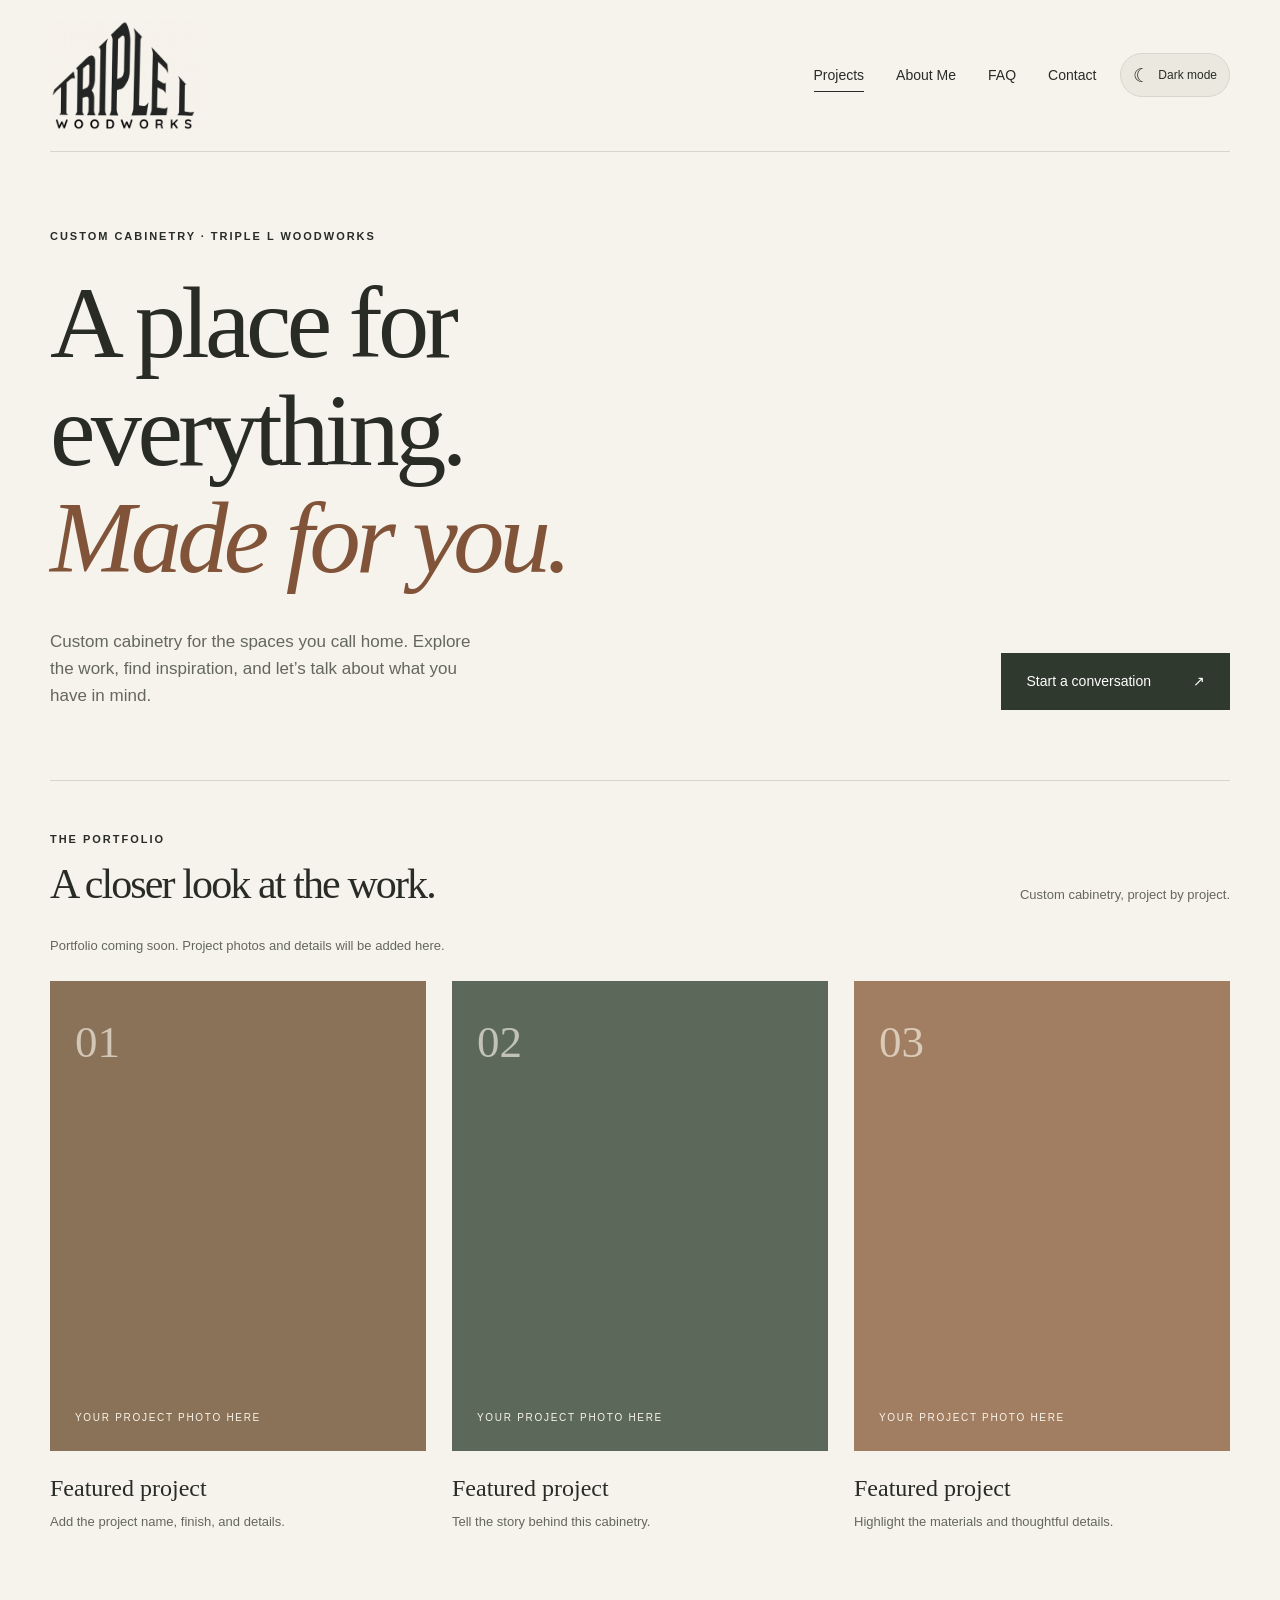
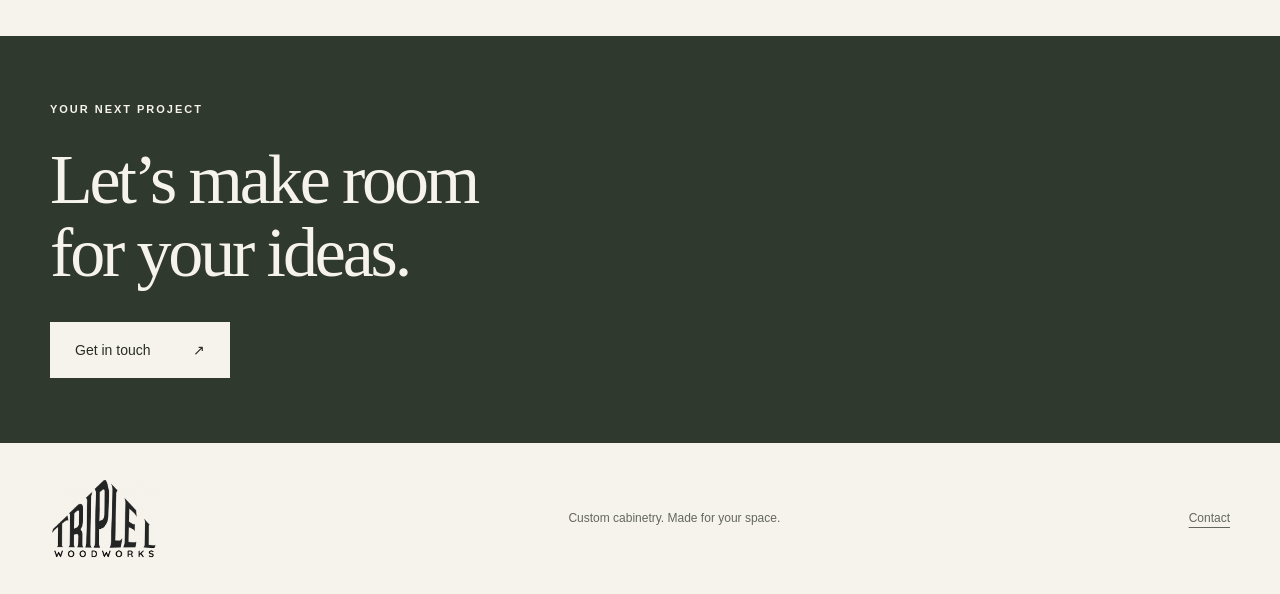
==== index.html @ 8d582dc7 "WIP: initial commit" ====
<!doctype html>
<html lang="en">
<head>
  <meta charset="utf-8">
  <meta name="viewport" content="width=device-width, initial-scale=1">
  <meta name="description" content="Explore custom cabinetry projects from Triple L Woodworks.">
  <title>Triple L Woodworks | Custom Cabinetry</title>
  <script src="theme.js"></script>
  <link rel="stylesheet" href="styles.css">
</head>
<body>
  <a class="skip" href="#main">Skip to content</a>
  <header class="site-header wrap">
    <a class="brand" href="index.html" aria-label="Triple L Woodworks home"><img class="brand-logo" src="assets/triple-l-logo.png" alt="Triple L Woodworks" width="716" height="529"></a>
    <nav aria-label="Main navigation"><a href="index.html" aria-current="page">Projects</a><a href="about.html">About Me</a><a href="faq.html">FAQ</a><a href="contact.html">Contact</a></nav><button class="theme-toggle" type="button" aria-label="Switch to dark mode" aria-pressed="false" hidden><span class="theme-icon" aria-hidden="true">☾</span><span class="theme-label">Dark mode</span></button>
  </header>
  <main id="main">
    <section class="hero wrap">
      <p class="eyebrow">CUSTOM CABINETRY · TRIPLE L WOODWORKS</p>
      <h1>A place for<br>everything.<br><em>Made for you.</em></h1>
      <div class="hero-bottom"><p>Custom cabinetry for the spaces you call home. Explore the work, find inspiration, and let’s talk about what you have in mind.</p><a class="button" href="contact.html">Start a conversation <span aria-hidden="true">↗</span></a></div>
    </section>
    <section class="projects wrap" id="projects" aria-labelledby="projects-heading">
      <div class="section-heading"><div><p class="eyebrow">THE PORTFOLIO</p><h2 id="projects-heading">A closer look at the work.</h2></div><p>Custom cabinetry, project by project.</p></div>
      <p class="editor-note">Portfolio coming soon. Project photos and details will be added here.</p>
      <div class="project-grid">
        <!-- Replace each placeholder below with your own image. Example:
        <img class="project-photo" src="assets/kitchen-01.jpg" alt="Describe the cabinetry shown in your photo" width="1200" height="900" loading="lazy">
        Then update the project title and description. Copy an entire article to add another project. -->
        <article class="project"><div class="photo-placeholder tone-one"><span>01</span><p>YOUR PROJECT PHOTO HERE</p></div><div class="project-caption"><h3>Featured project</h3><p>Add the project name, finish, and details.</p></div></article>
        <article class="project"><div class="photo-placeholder tone-two"><span>02</span><p>YOUR PROJECT PHOTO HERE</p></div><div class="project-caption"><h3>Featured project</h3><p>Tell the story behind this cabinetry.</p></div></article>
        <article class="project"><div class="photo-placeholder tone-three"><span>03</span><p>YOUR PROJECT PHOTO HERE</p></div><div class="project-caption"><h3>Featured project</h3><p>Highlight the materials and thoughtful details.</p></div></article>
      </div>
    </section>
    <section class="contact-strip"><div class="wrap"><p class="eyebrow">YOUR NEXT PROJECT</p><h2>Let’s make room<br>for your ideas.</h2><a class="button light" href="contact.html">Get in touch <span aria-hidden="true">↗</span></a></div></section>
  </main>
  <footer class="wrap"><a class="brand" href="index.html" aria-label="Triple L Woodworks home"><img class="brand-logo" src="assets/triple-l-logo.png" alt="Triple L Woodworks" width="716" height="529"></a><p>Custom cabinetry. Made for your space.</p><a href="contact.html">Contact</a></footer>
</body>
</html>
---- styles.css ----
:root{--paper:#f6f3ec;--ink:#292c24;--muted:#64675e;--wood:#81543a;--line:#d8d6cc;--green:#30392d}*{box-sizing:border-box}html{scroll-behavior:smooth}body{margin:0;background:var(--paper);color:var(--ink);font-family:Arial,Helvetica,sans-serif;line-height:1.6}a{color:inherit;text-underline-offset:5px}a:focus-visible{outline:3px solid var(--wood);outline-offset:6px}.wrap{width:min(1180px,calc(100% - 96px));margin:auto}.site-header{display:flex;justify-content:space-between;align-items:center;padding:30px 0;border-bottom:1px solid var(--line)}.brand{text-decoration:none;font-weight:800;letter-spacing:.1em;font-size:21px;line-height:1.2}.brand span{display:block;font-size:10px;letter-spacing:.34em;margin-top:7px}nav{display:flex;gap:32px;font-size:14px}nav a{text-decoration:none}nav a[aria-current]{text-decoration:underline}.eyebrow{font-size:11px;font-weight:700;letter-spacing:.18em;margin:0 0 24px}.hero{padding-top:76px;padding-bottom:70px}h1,h2,h3,p{margin-top:0}h1,h2{font-family:Georgia,'Times New Roman',serif;font-weight:400;line-height:1.05;letter-spacing:-.045em}h1{font-size:clamp(60px,8vw,110px);margin-bottom:36px}h1 em{color:var(--wood);font-weight:400}.hero-bottom{display:flex;justify-content:space-between;align-items:end;gap:40px}.hero-bottom p{max-width:430px;color:var(--muted);margin:0;font-size:17px}.button{display:inline-flex;gap:42px;justify-content:space-between;align-items:center;background:var(--green);color:white;padding:17px 25px;text-decoration:none;font-size:14px;white-space:nowrap}.button:hover{background:var(--wood)}.projects{padding-top:50px;padding-bottom:90px;border-top:1px solid var(--line)}.section-heading{display:flex;justify-content:space-between;align-items:end;gap:30px;margin-bottom:30px}.section-heading h2{font-size:42px;margin:0}.section-heading .eyebrow{margin-bottom:14px}.section-heading>p{font-size:13px;color:var(--muted);margin:0}.editor-note{font-size:13px;color:var(--muted);margin-bottom:24px}.project-grid{display:grid;grid-template-columns:repeat(3,1fr);gap:26px}.photo-placeholder,.project-photo{aspect-ratio:4/5;width:100%;object-fit:cover}.photo-placeholder{display:flex;flex-direction:column;justify-content:space-between;padding:25px;color:#f9f4e9}.photo-placeholder span{font-family:Georgia,serif;font-size:45px;opacity:.65}.photo-placeholder p{font-size:10px;letter-spacing:.17em;margin:0}.tone-one{background:#8a7259}.tone-two{background:#5c6859}.tone-three{background:#a17e61}.project-caption{padding-top:18px}.project-caption h3{font-family:Georgia,serif;font-size:24px;font-weight:400;margin-bottom:5px}.project-caption p{font-size:13px;color:var(--muted)}.contact-strip{background:var(--green);color:var(--paper);padding:65px 0}.contact-strip h2{font-size:clamp(45px,6vw,70px);margin-bottom:32px}.light{background:var(--paper);color:var(--ink)}.light:hover{background:#e1d7c7}footer{display:flex;justify-content:space-between;align-items:center;gap:30px;padding:35px 0}footer p,footer>a:last-child{font-size:12px;color:var(--muted);margin:0}footer .brand{font-size:16px}.contact-page{padding-top:75px;padding-bottom:80px}.contact-page h1{font-size:clamp(54px,7vw,90px)}.contact-layout{display:grid;grid-template-columns:1fr 1fr;gap:100px;margin:55px 0}.contact-layout h2{font-size:34px;line-height:1.15}.contact-layout p{color:var(--muted)}.contact-details{margin-top:35px}.contact-details div{border-top:1px solid var(--line);padding:16px 0}.contact-details dt{font-size:11px;letter-spacing:.12em;text-transform:uppercase;font-weight:bold}.contact-details dd{margin:6px 0 0;font-size:15px;color:var(--muted)}.inquiry-guide{background:var(--panel);padding:35px}.inquiry-guide ul{padding-left:20px;color:var(--muted)}.inquiry-guide li{margin-bottom:12px}.small{font-size:13px}.text-link{font-size:14px}.skip{position:absolute;left:20px;top:-100px;background:var(--paper);padding:12px;z-index:1}.skip:focus{top:10px}@media(max-width:760px){.wrap{width:calc(100% - 40px)}.site-header{padding:24px 0}.brand{font-size:17px}nav{gap:20px}.hero,.contact-page{padding-top:48px}.hero-bottom,.section-heading{display:block}.hero-bottom .button{margin-top:28px}.section-heading>p{margin-top:18px}.project-grid{grid-template-columns:1fr}.photo-placeholder,.project-photo{aspect-ratio:4/3}.projects{padding-bottom:45px}.section-heading h2{font-size:34px}.contact-layout{grid-template-columns:1fr;gap:30px;margin-top:35px}footer{flex-wrap:wrap}footer p{width:100%;order:3}.inquiry-guide{padding:25px}}@media(prefers-reduced-motion:reduce){html{scroll-behavior:auto}}

.about-layout{align-items:start;gap:60px}.about-photo{min-height:420px}.about-story h3{font-family:Georgia,'Times New Roman',serif;font-size:24px;font-weight:400;margin-bottom:10px}.about-story section{margin:28px 0}.about-story .editor-note{font-size:15px}@media(max-width:760px){.site-header{flex-wrap:wrap;gap:22px}.site-header nav{flex-wrap:wrap;gap:20px}.about-layout{gap:30px}.about-photo{min-height:280px}}

/* Subtle motion. Cross-page fades work on supported browsers when hosted. */
@view-transition { navigation: auto; }
::view-transition-old(root) { animation: page-out 180ms ease both; }
::view-transition-new(root) { animation: page-in 280ms ease both; }
@keyframes page-out { to { opacity: 0; } }
@keyframes page-in { from { opacity: 0; } to { opacity: 1; } }
@keyframes entrance { from { opacity: 0; transform: translateY(12px); } to { opacity: 1; transform: translateY(0); } }
nav a { position: relative; padding-block: 5px; transition: color 180ms ease; }
nav a[aria-current] { text-decoration: none; }
nav a::after { content: ""; position: absolute; left: 0; right: 0; bottom: 0; height: 1px; background: currentColor; transform: scaleX(0); transform-origin: left; transition: transform 220ms ease; }
nav a[aria-current]::after, nav a:focus-visible::after { transform: scaleX(1); }
.button { transition: background-color 220ms ease, color 220ms ease, transform 220ms ease, box-shadow 220ms ease; }
.button span { display: inline-block; transition: transform 220ms ease; }
.button:active { transform: translateY(1px) scale(.98); box-shadow: none; }
.brand, .text-link { transition: color 180ms ease; }
.project .photo-placeholder, .project .project-photo { transition: transform 350ms ease, box-shadow 350ms ease; }
@media (hover: hover) and (pointer: fine) {
  nav a:hover, .brand:hover, .text-link:hover { color: var(--wood); }
  nav a:hover::after { transform: scaleX(1); }
  .button:hover { transform: translateY(-2px); box-shadow: 0 7px 18px rgb(41 44 36 / 12%); }
  .button:hover span { transform: translate(3px, -3px); }
  .button:active { transform: translateY(1px) scale(.98); }
  .project:hover .photo-placeholder, .project:hover .project-photo { transform: translateY(-4px); box-shadow: 0 12px 22px rgb(41 44 36 / 12%); }
}
@media (prefers-reduced-motion: no-preference) {
  .hero > .eyebrow, .contact-page > .eyebrow { animation: entrance 450ms ease both; }
  .hero > h1, .contact-page > h1 { animation: entrance 550ms ease 60ms both; }
  .hero-bottom, .contact-layout { animation: entrance 600ms ease 120ms both; }
}
@media (prefers-reduced-motion: reduce) {
  *, *::before, *::after { animation: none !important; transition: none !important; scroll-behavior: auto !important; }
  ::view-transition-old(root), ::view-transition-new(root) { animation: none !important; }
}

/* Original company logo, shown without cropping or stretching. */
.brand { display: inline-flex; flex-shrink: 0; align-items: center; }
.brand-logo { display: block; width: 150px; height: auto; mix-blend-mode: multiply; }
.site-header { gap: 24px; padding-block: 20px; }
footer .brand-logo { width: 110px; }
@media (max-width: 760px) {
  .brand-logo { width: 112px; }
  footer .brand-logo { width: 90px; }
  .site-header { gap: 18px; }
  .site-header nav { gap: 16px; font-size: 13px; }
}

/* Theme colors stay warm in both modes. */
:root { color-scheme: light; --panel: #ebe8df; --accent: #81543a; --strip: #30392d; --strip-ink: #f6f3ec; }
:root[data-theme="dark"] { color-scheme: dark; --paper: #20231e; --ink: #f0ece2; --muted: #babeb2; --wood: #dab18b; --line: #454c40; --green: #30392d; --panel: #2b3028; --accent: #dab18b; --strip: #151a14; --strip-ink: #f0ece2; }
/* Device preference also works if JavaScript is unavailable. */
@media (prefers-color-scheme: dark) {
  :root:not([data-theme]) { color-scheme: dark; --paper: #20231e; --ink: #f0ece2; --muted: #babeb2; --wood: #dab18b; --line: #454c40; --green: #30392d; --panel: #2b3028; --accent: #dab18b; --strip: #151a14; --strip-ink: #f0ece2; }
  :root:not([data-theme]) .brand-logo { filter: invert(1); mix-blend-mode: screen; }
}
.site-header nav { margin-left: auto; }
.theme-toggle { display: inline-flex; align-items: center; justify-content: center; gap: 8px; min-height: 44px; padding: 8px 12px; border: 1px solid var(--line); border-radius: 999px; background: var(--panel); color: var(--ink); font: inherit; font-size: 12px; cursor: pointer; transition: border-color 180ms ease, background-color 180ms ease, transform 180ms ease; }
.theme-toggle[hidden] { display: none; }
.theme-icon { font-size: 19px; line-height: 1; }
.theme-toggle:hover { border-color: var(--accent); }
.theme-toggle:active { transform: scale(.96); }
.theme-toggle:focus-visible { outline: 3px solid var(--accent); outline-offset: 4px; }
:root[data-theme="dark"] .brand-logo { filter: invert(1); mix-blend-mode: screen; }
.contact-strip { background: var(--strip); color: var(--strip-ink); }
:root[data-theme="dark"] .button:not(.light):hover { background: #48543e; }
:root[data-theme="dark"] .light { background: #f0ece2; color: #20231e; }
:root[data-theme="dark"] .light:hover { background: #dacdb8; }
@media (max-width: 760px) {
  .site-header { column-gap: 12px; }
  .theme-toggle { padding-inline: 10px; }
  .theme-label { position: absolute; width: 1px; height: 1px; overflow: hidden; clip-path: inset(50%); }
}
@media (prefers-reduced-motion: reduce) { .theme-toggle { transition: none; } }

/* Native disclosure controls work with mouse, touch, keyboard, and without JS. */
.faq-intro { max-width: 560px; color: var(--muted); font-size: 17px; }
.faq-list { max-width: 850px; margin-top: 48px; border-top: 1px solid var(--line); }
.faq-item { border-bottom: 1px solid var(--line); }
.faq-item summary { display: flex; align-items: center; justify-content: space-between; gap: 24px; padding: 24px 0; cursor: pointer; list-style: none; font-family: Georgia, 'Times New Roman', serif; font-size: 24px; line-height: 1.35; transition: color 180ms ease; }
.faq-item summary::-webkit-details-marker { display: none; }
.faq-item summary::after { content: '+'; flex-shrink: 0; font-family: Arial, sans-serif; font-size: 24px; font-weight: 400; color: var(--accent); }
.faq-item[open] summary::after { content: '−'; }
.faq-item summary:hover { color: var(--accent); }
.faq-item summary:focus-visible { outline: 3px solid var(--accent); outline-offset: 5px; border-radius: 2px; }
.faq-answer { max-width: 700px; padding: 0 36px 24px 0; color: var(--muted); }
.faq-answer p { margin: 0; }
.faq-answer a { color: var(--ink); }
@media (prefers-reduced-motion: no-preference) { .faq-item[open] .faq-answer { animation: entrance 220ms ease both; } }
@media (max-width: 760px) { .site-header nav { flex: 1 1 100%; order: 3; margin-left: 0; justify-content: space-between; gap: 10px; } .theme-toggle { margin-left: auto; } .faq-item summary { font-size: 21px; padding-block: 22px; } .faq-list { margin-top: 32px; } }
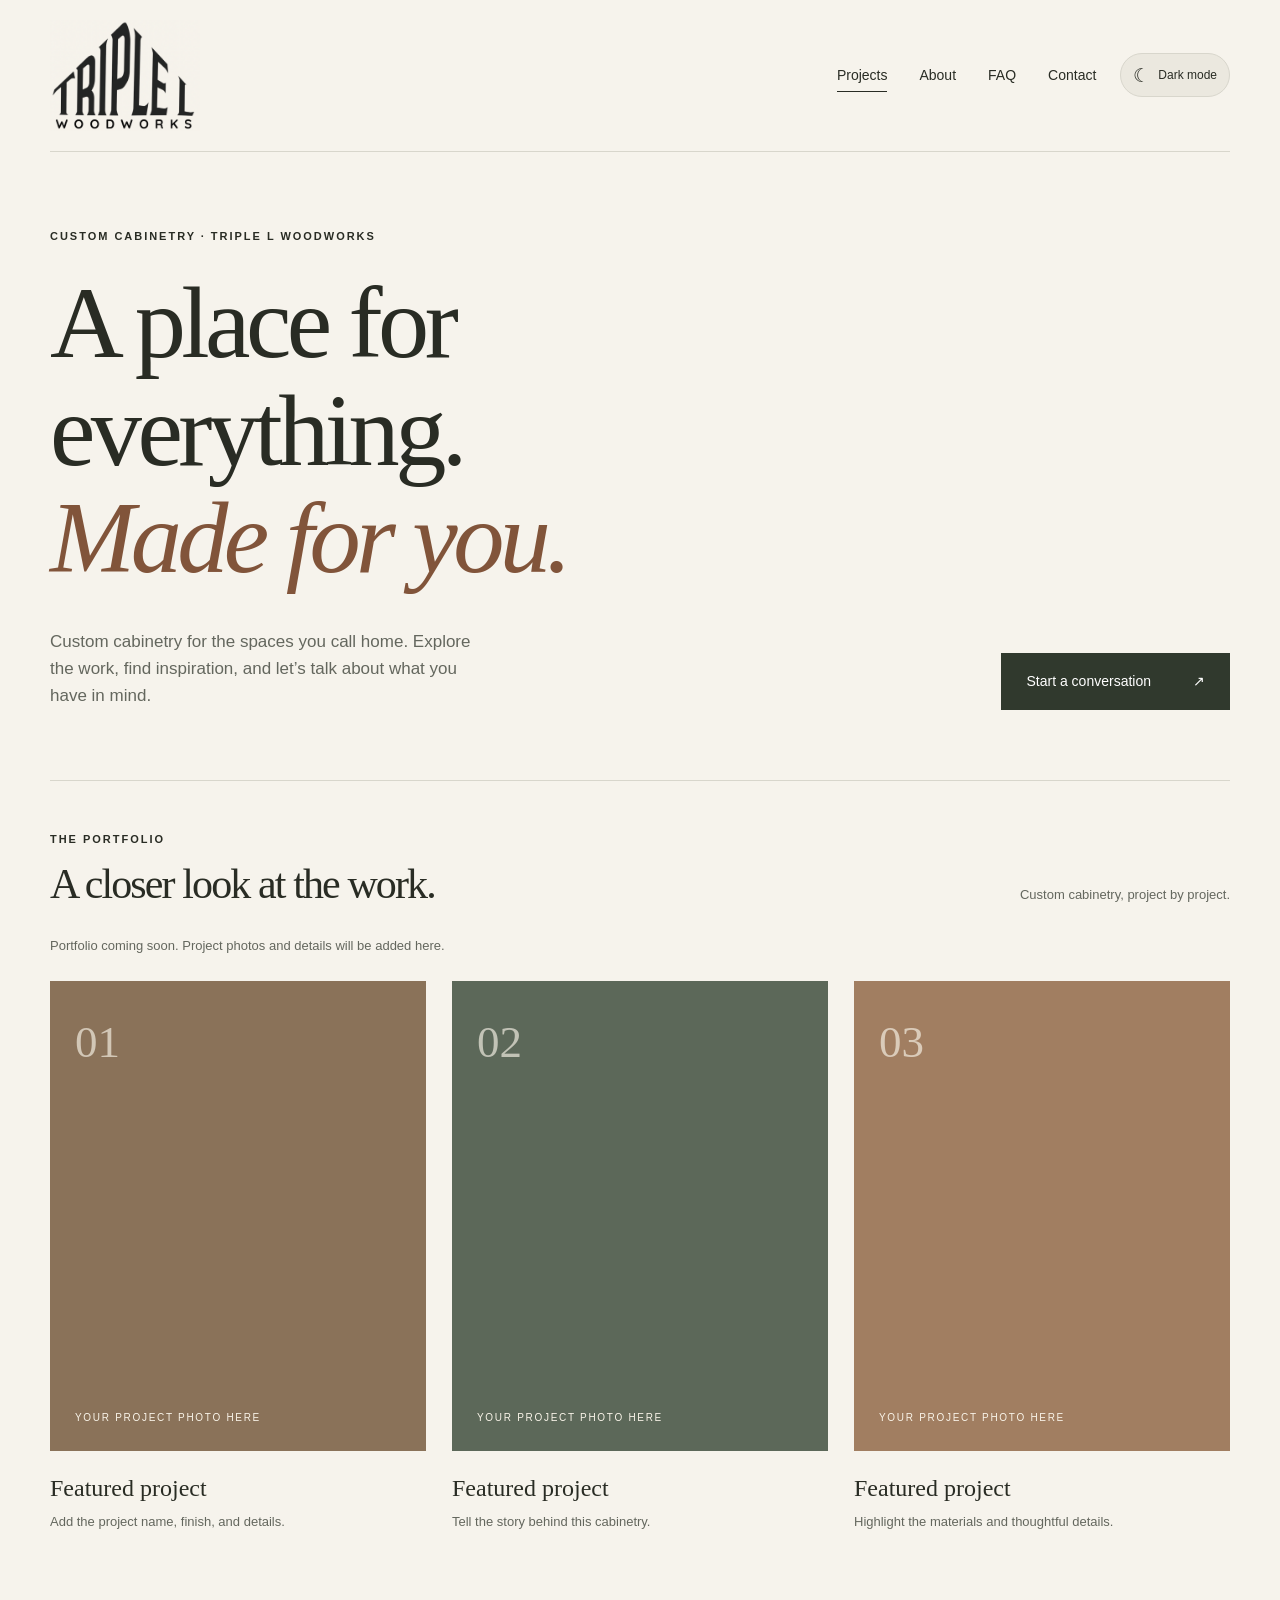
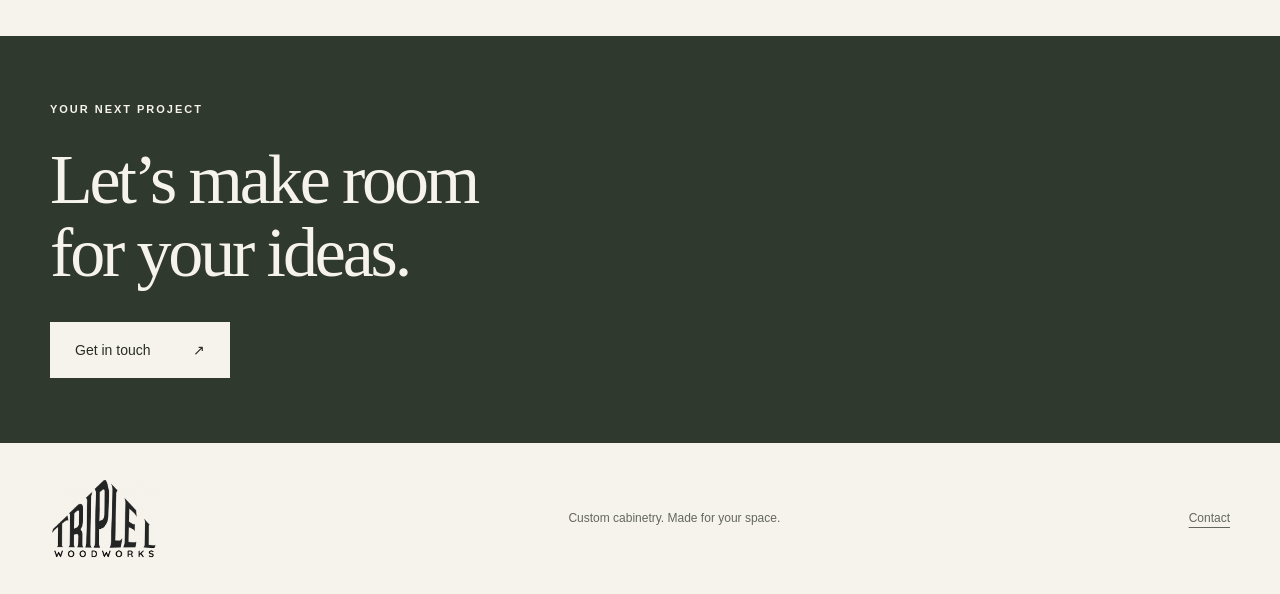
==== commit 080d253d: "WIP: simply changing to About" ====
--- a/index.html
+++ b/index.html
@@ -12,7 +12,7 @@
   <a class="skip" href="#main">Skip to content</a>
   <header class="site-header wrap">
     <a class="brand" href="index.html" aria-label="Triple L Woodworks home"><img class="brand-logo" src="assets/triple-l-logo.png" alt="Triple L Woodworks" width="716" height="529"></a>
-    <nav aria-label="Main navigation"><a href="index.html" aria-current="page">Projects</a><a href="about.html">About Me</a><a href="faq.html">FAQ</a><a href="contact.html">Contact</a></nav><button class="theme-toggle" type="button" aria-label="Switch to dark mode" aria-pressed="false" hidden><span class="theme-icon" aria-hidden="true">☾</span><span class="theme-label">Dark mode</span></button>
+    <nav aria-label="Main navigation"><a href="index.html" aria-current="page">Projects</a><a href="about.html">About</a><a href="faq.html">FAQ</a><a href="contact.html">Contact</a></nav><button class="theme-toggle" type="button" aria-label="Switch to dark mode" aria-pressed="false" hidden><span class="theme-icon" aria-hidden="true">☾</span><span class="theme-label">Dark mode</span></button>
   </header>
   <main id="main">
     <section class="hero wrap">
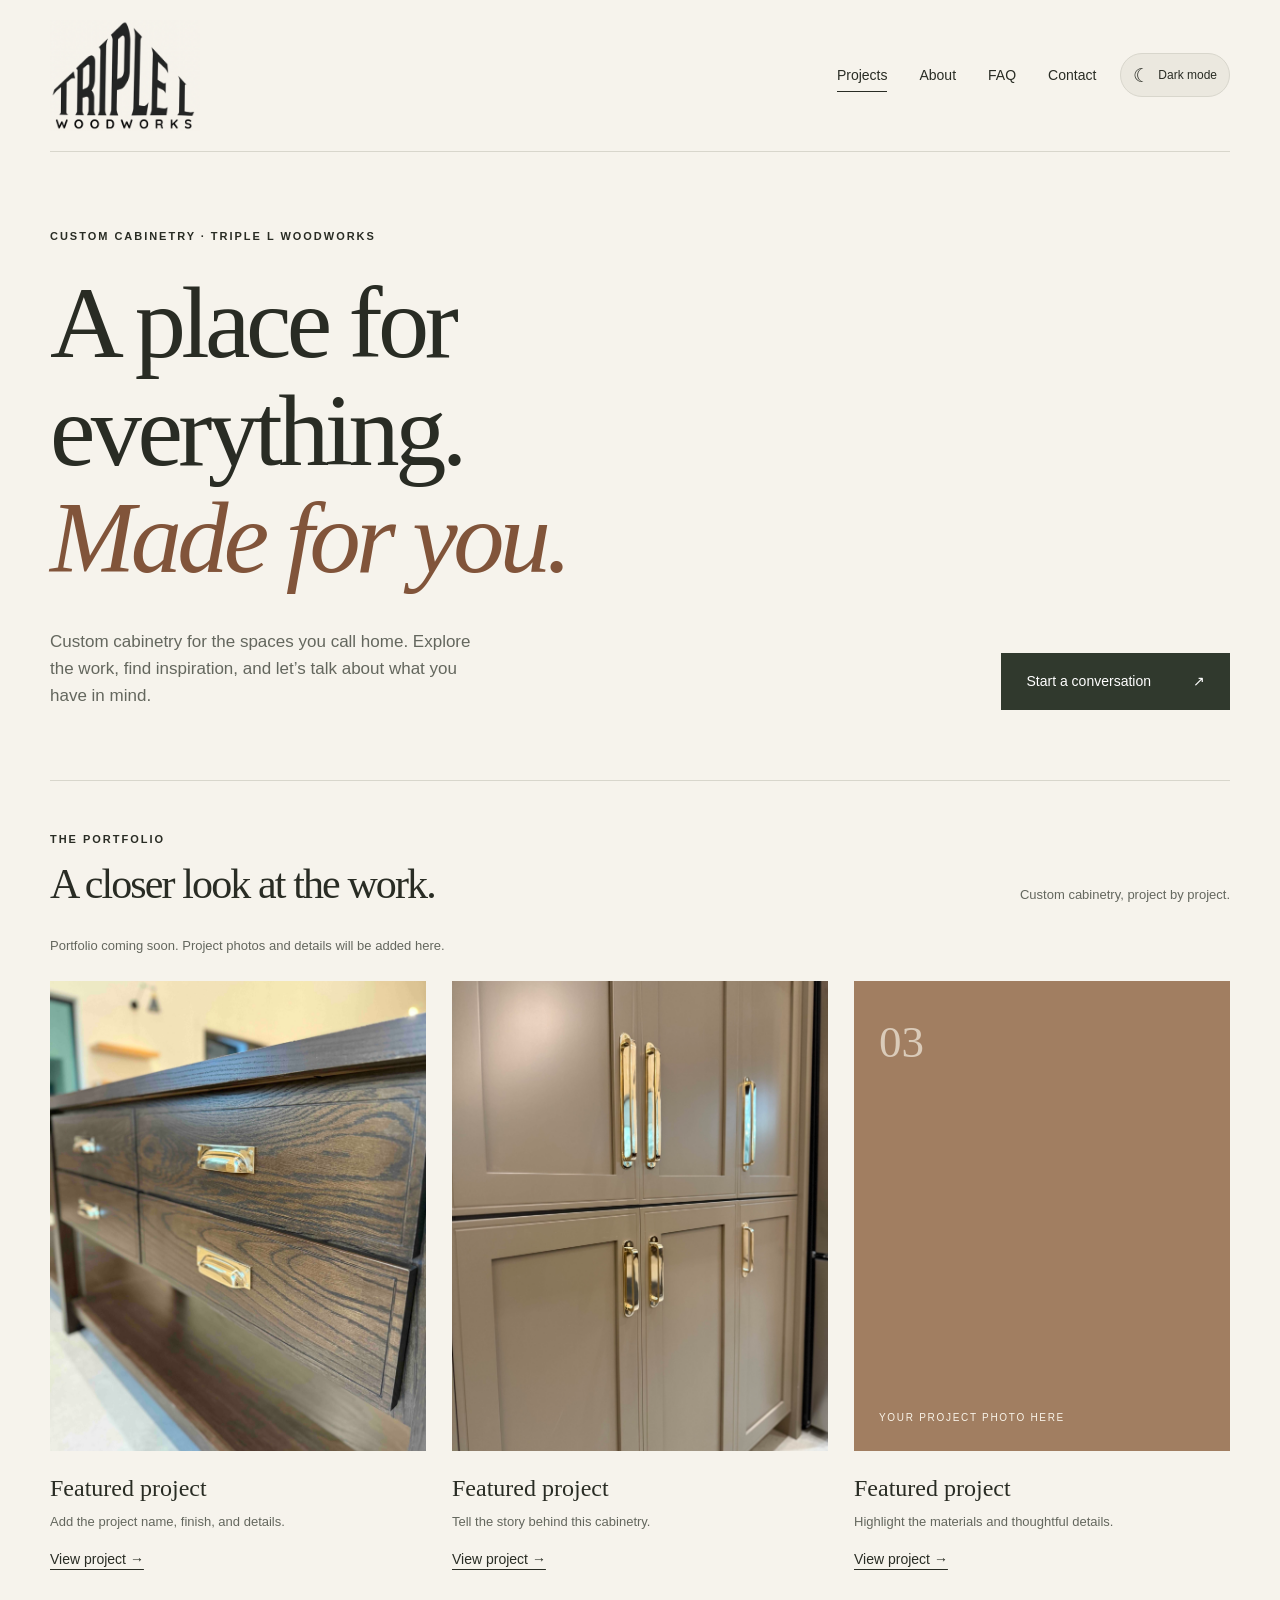
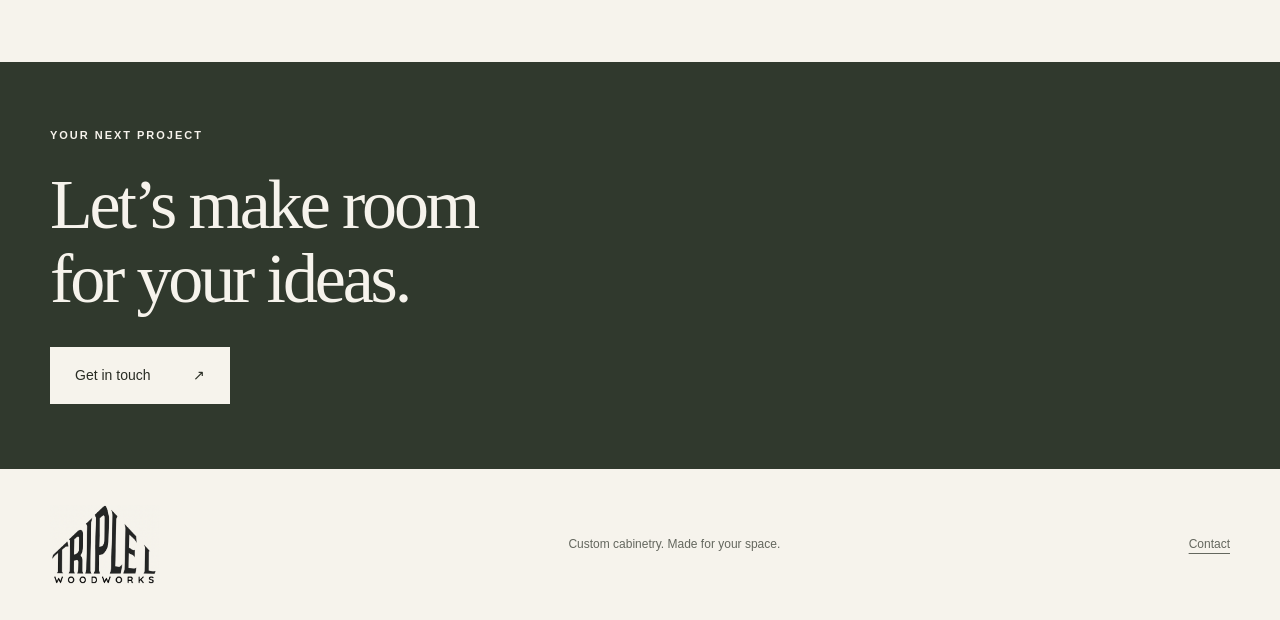
==== commit abba66a0: "WIP: adding layout to click on sub-divided projects with initial images" ====
--- a/index.html
+++ b/index.html
@@ -26,10 +26,11 @@
       <div class="project-grid">
         <!-- Replace each placeholder below with your own image. Example:
         <img class="project-photo" src="assets/kitchen-01.jpg" alt="Describe the cabinetry shown in your photo" width="1200" height="900" loading="lazy">
-        Then update the project title and description. Copy an entire article to add another project. -->
-        <article class="project"><div class="photo-placeholder tone-one"><span>01</span><p>YOUR PROJECT PHOTO HERE</p></div><div class="project-caption"><h3>Featured project</h3><p>Add the project name, finish, and details.</p></div></article>
-        <article class="project"><div class="photo-placeholder tone-two"><span>02</span><p>YOUR PROJECT PHOTO HERE</p></div><div class="project-caption"><h3>Featured project</h3><p>Tell the story behind this cabinetry.</p></div></article>
-        <article class="project"><div class="photo-placeholder tone-three"><span>03</span><p>YOUR PROJECT PHOTO HERE</p></div><div class="project-caption"><h3>Featured project</h3><p>Highlight the materials and thoughtful details.</p></div></article>
+        Then update the project title and description. Each card links to its own detail page (project-01.html, …).
+        To add another project, copy an entire article here and copy a project-NN.html file to match. -->
+        <article class="project"><a class="project-link" href="project-01.html"><img class="project-photo" src="assets/project-01/close-up-island-1600.jpg" alt="Close-up of a dark-stained wood kitchen island with four drawers and polished brass cup pulls" width="1600" height="2133" loading="lazy"><div class="project-caption"><h3>Featured project</h3><p>Add the project name, finish, and details.</p><span class="text-link">View project →</span></div></a></article>
+        <article class="project"><a class="project-link" href="project-02.html"><img class="project-photo" src="assets/project-02/cabinets-1600.jpg" alt="Painted shaker-style cabinet doors with polished brass pulls" width="1600" height="2133" loading="lazy"><div class="project-caption"><h3>Featured project</h3><p>Tell the story behind this cabinetry.</p><span class="text-link">View project →</span></div></a></article>
+        <article class="project"><a class="project-link" href="project-03.html"><div class="photo-placeholder tone-three"><span>03</span><p>YOUR PROJECT PHOTO HERE</p></div><div class="project-caption"><h3>Featured project</h3><p>Highlight the materials and thoughtful details.</p><span class="text-link">View project →</span></div></a></article>
       </div>
     </section>
     <section class="contact-strip"><div class="wrap"><p class="eyebrow">YOUR NEXT PROJECT</p><h2>Let’s make room<br>for your ideas.</h2><a class="button light" href="contact.html">Get in touch <span aria-hidden="true">↗</span></a></div></section>
--- a/styles.css
+++ b/styles.css
@@ -90,3 +90,25 @@
 .faq-answer a { color: var(--ink); }
 @media (prefers-reduced-motion: no-preference) { .faq-item[open] .faq-answer { animation: entrance 220ms ease both; } }
 @media (max-width: 760px) { .site-header nav { flex: 1 1 100%; order: 3; margin-left: 0; justify-content: space-between; gap: 10px; } .theme-toggle { margin-left: auto; } .faq-item summary { font-size: 21px; padding-block: 22px; } .faq-list { margin-top: 32px; } }
+
+/* About photo is a wide shot, so it spans the layout uncropped with the story beneath. */
+.about-layout .about-portrait { grid-column: 1 / -1; aspect-ratio: 1921 / 1166; height: auto; }
+.about-layout .about-story { grid-column: 1 / -1; max-width: 700px; }
+
+/* Project cards link to detail pages; detail pages lead with a wide photo, then story, facts, and gallery. */
+.project-link { display: block; color: inherit; text-decoration: none; }
+.project-caption .text-link { display: inline-block; text-decoration: underline; transition: color 180ms ease; }
+.project-back { display: inline-block; margin-bottom: 40px; }
+.project-lead { aspect-ratio: 16 / 9; }
+.project-layout { align-items: start; gap: 60px; }
+.project-layout .contact-details { margin-top: 0; }
+.project-layout .contact-details div:first-child { border-top: 0; padding-top: 0; }
+.project-gallery { margin-bottom: 55px; }
+@media (hover: hover) and (pointer: fine) { .project-link:hover .text-link { color: var(--wood); } }
+@media (max-width: 760px) { .project-back { margin-bottom: 28px; } .project-layout { gap: 30px; } }
+
+/* Real photos keep their cropped shape (height follows width, not the height attribute).
+   Project pages with a portrait main photo: photo on the left, story and facts stacked on the right. */
+.project-photo { display: block; height: auto; }
+.project-page .project-portrait { aspect-ratio: 3 / 4; }
+.project-body .inquiry-guide { margin-top: 40px; }
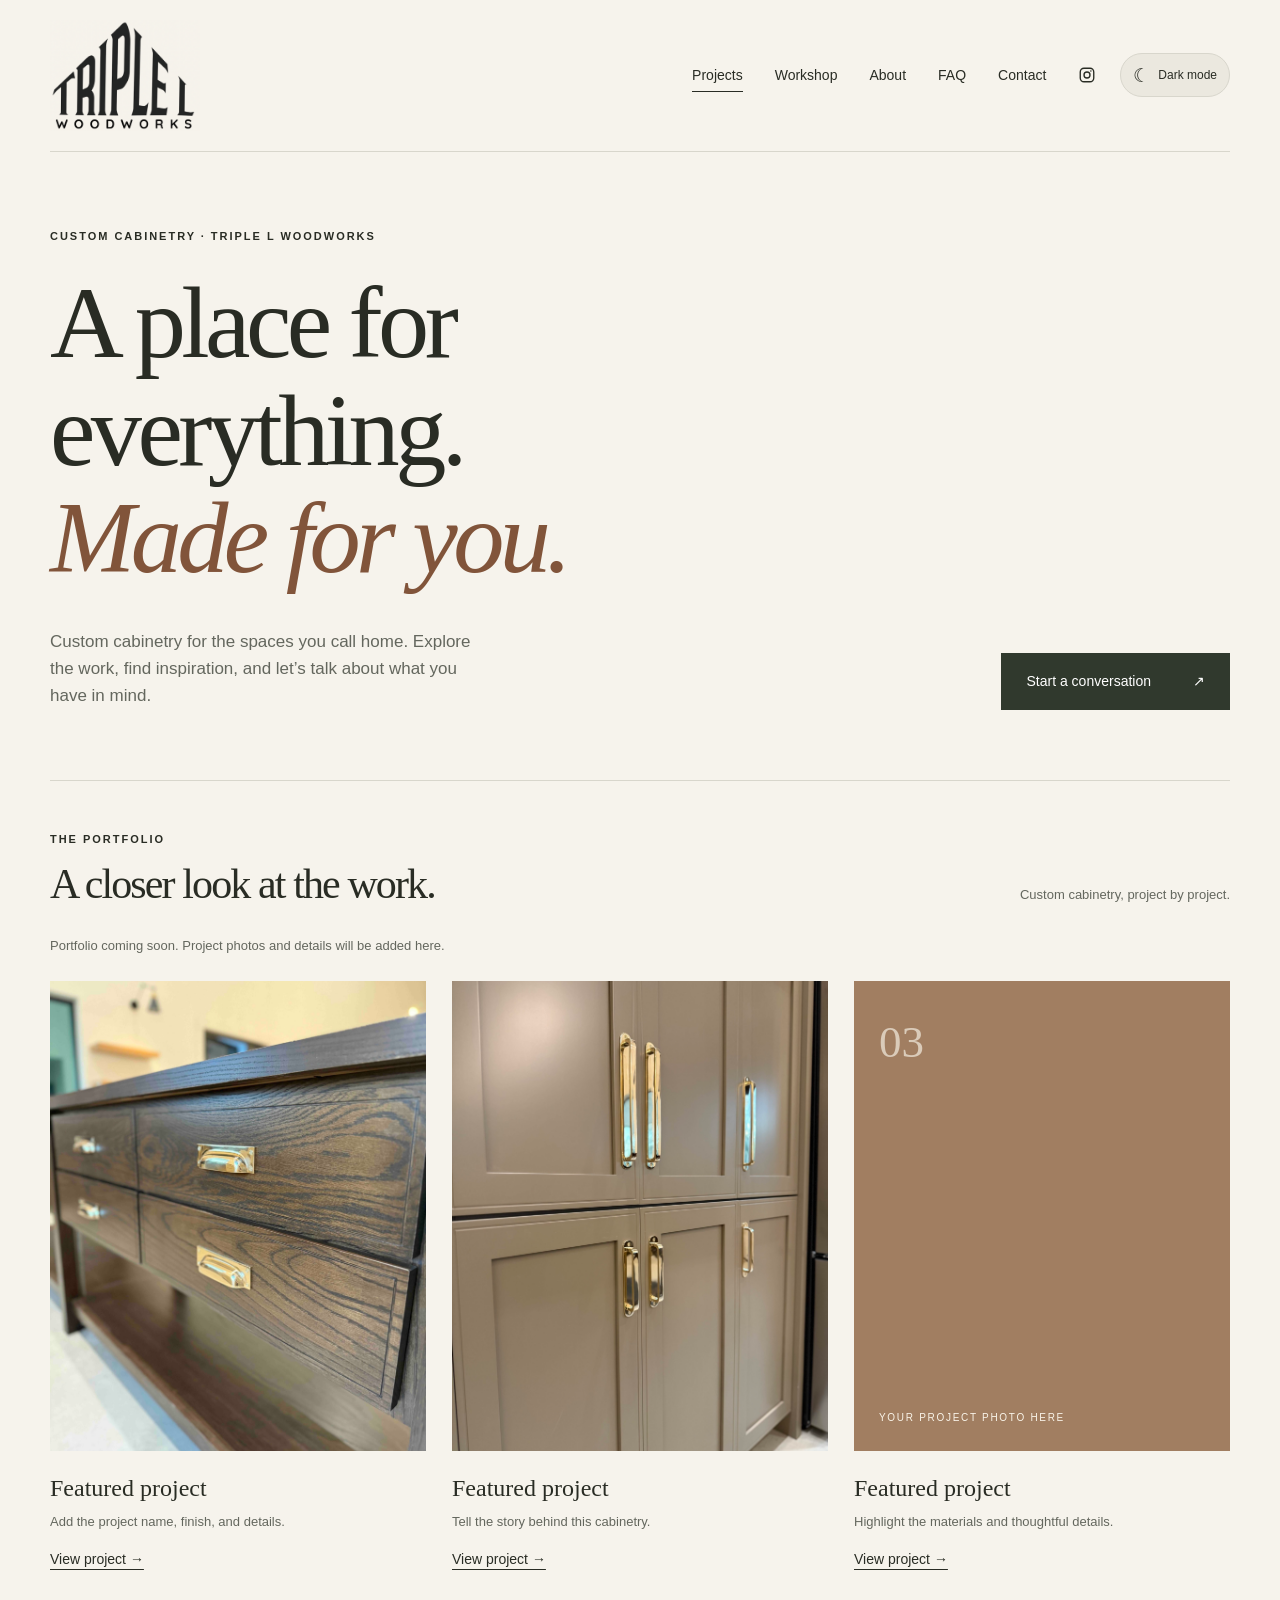
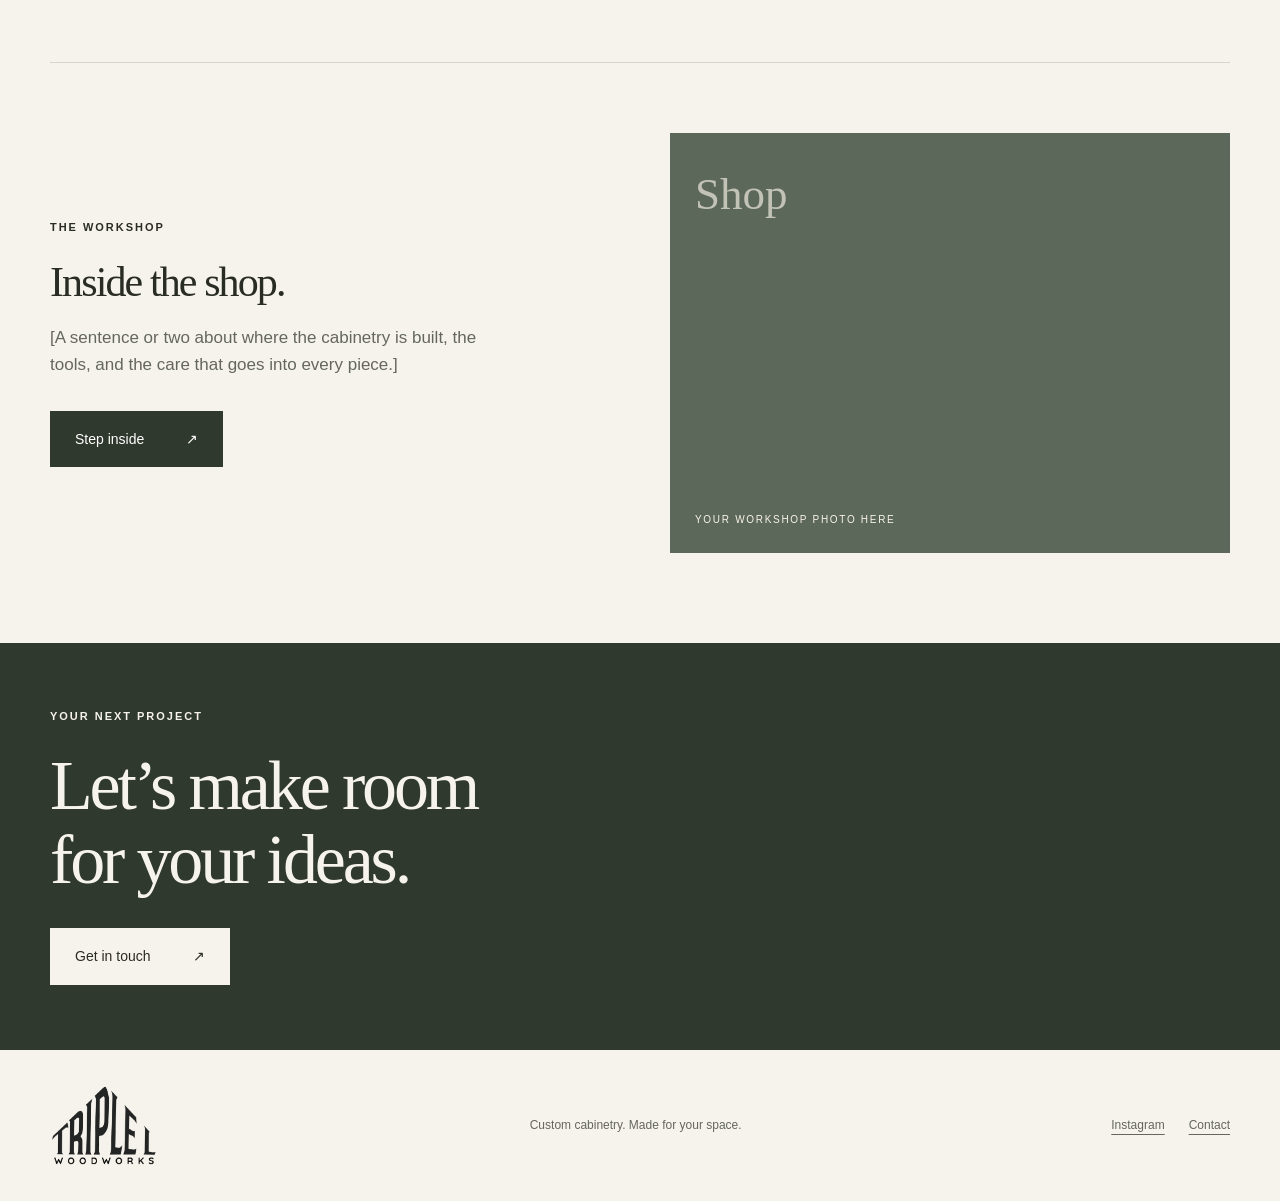
==== commit 613cb2de: "WIP: added workshop section and link to instagram profile" ====
--- a/index.html
+++ b/index.html
@@ -12,7 +12,7 @@
   <a class="skip" href="#main">Skip to content</a>
   <header class="site-header wrap">
     <a class="brand" href="index.html" aria-label="Triple L Woodworks home"><img class="brand-logo" src="assets/triple-l-logo.png" alt="Triple L Woodworks" width="716" height="529"></a>
-    <nav aria-label="Main navigation"><a href="index.html" aria-current="page">Projects</a><a href="about.html">About</a><a href="faq.html">FAQ</a><a href="contact.html">Contact</a></nav><button class="theme-toggle" type="button" aria-label="Switch to dark mode" aria-pressed="false" hidden><span class="theme-icon" aria-hidden="true">☾</span><span class="theme-label">Dark mode</span></button>
+    <nav aria-label="Main navigation"><a href="index.html" aria-current="page">Projects</a><a href="shop.html">Workshop</a><a href="about.html">About</a><a href="faq.html">FAQ</a><a href="contact.html">Contact</a><a class="nav-social" href="https://www.instagram.com/_lll_woodworks_/" target="_blank" rel="noopener" aria-label="Instagram"><svg viewBox="0 0 24 24" width="18" height="18" fill="none" stroke="currentColor" stroke-width="1.8" aria-hidden="true"><rect x="3" y="3" width="18" height="18" rx="5"/><circle cx="12" cy="12" r="4"/><circle cx="17.2" cy="6.8" r="1" fill="currentColor" stroke="none"/></svg></a></nav><button class="theme-toggle" type="button" aria-label="Switch to dark mode" aria-pressed="false" hidden><span class="theme-icon" aria-hidden="true">☾</span><span class="theme-label">Dark mode</span></button>
   </header>
   <main id="main">
     <section class="hero wrap">
@@ -33,8 +33,21 @@
         <article class="project"><a class="project-link" href="project-03.html"><div class="photo-placeholder tone-three"><span>03</span><p>YOUR PROJECT PHOTO HERE</p></div><div class="project-caption"><h3>Featured project</h3><p>Highlight the materials and thoughtful details.</p><span class="text-link">View project →</span></div></a></article>
       </div>
     </section>
+    <section class="shop-teaser wrap" aria-labelledby="shop-heading">
+      <div class="shop-teaser-text">
+        <p class="eyebrow">THE WORKSHOP</p>
+        <h2 id="shop-heading">Inside the shop.</h2>
+        <!-- Replace this placeholder sentence with a short introduction to your workshop. -->
+        <p>[A sentence or two about where the cabinetry is built, the tools, and the care that goes into every piece.]</p>
+        <a class="button" href="shop.html">Step inside <span aria-hidden="true">↗</span></a>
+      </div>
+      <!-- Replace this placeholder with a photo of your workshop. Example:
+      <img class="project-photo" src="assets/shop/workshop.jpg" alt="Describe the workshop shown in your photo" width="1600" height="1200" loading="lazy">
+      Keep it inside the link so the photo stays clickable. -->
+      <a class="shop-teaser-photo" href="shop.html" tabindex="-1" aria-hidden="true"><div class="photo-placeholder tone-two"><span>Shop</span><p>YOUR WORKSHOP PHOTO HERE</p></div></a>
+    </section>
     <section class="contact-strip"><div class="wrap"><p class="eyebrow">YOUR NEXT PROJECT</p><h2>Let’s make room<br>for your ideas.</h2><a class="button light" href="contact.html">Get in touch <span aria-hidden="true">↗</span></a></div></section>
   </main>
-  <footer class="wrap"><a class="brand" href="index.html" aria-label="Triple L Woodworks home"><img class="brand-logo" src="assets/triple-l-logo.png" alt="Triple L Woodworks" width="716" height="529"></a><p>Custom cabinetry. Made for your space.</p><a href="contact.html">Contact</a></footer>
+  <footer class="wrap"><a class="brand" href="index.html" aria-label="Triple L Woodworks home"><img class="brand-logo" src="assets/triple-l-logo.png" alt="Triple L Woodworks" width="716" height="529"></a><p>Custom cabinetry. Made for your space.</p><div class="footer-links"><a href="https://www.instagram.com/_lll_woodworks_/" target="_blank" rel="noopener">Instagram</a><a href="contact.html">Contact</a></div></footer>
 </body>
 </html>
--- a/styles.css
+++ b/styles.css
@@ -112,3 +112,23 @@
 .project-photo { display: block; height: auto; }
 .project-page .project-portrait { aspect-ratio: 3 / 4; }
 .project-body .inquiry-guide { margin-top: 40px; }
+
+/* Home page "Inside the shop" teaser: intro text beside a clickable workshop photo. */
+.shop-teaser { display: grid; grid-template-columns: 1fr 1fr; gap: 60px; align-items: center; padding-top: 70px; padding-bottom: 90px; border-top: 1px solid var(--line); }
+.shop-teaser h2 { font-size: 42px; margin-bottom: 20px; }
+.shop-teaser-text > p:not(.eyebrow) { max-width: 430px; color: var(--muted); font-size: 17px; margin-bottom: 32px; }
+.shop-teaser-photo { display: block; color: inherit; text-decoration: none; }
+.shop-teaser .photo-placeholder, .shop-teaser .project-photo { aspect-ratio: 4 / 3; transition: transform 350ms ease, box-shadow 350ms ease; }
+@media (hover: hover) and (pointer: fine) { .shop-teaser-photo:hover .photo-placeholder, .shop-teaser-photo:hover .project-photo { transform: translateY(-4px); box-shadow: 0 12px 22px rgb(41 44 36 / 12%); } }
+@media (max-width: 760px) { .shop-teaser { grid-template-columns: 1fr; gap: 30px; padding-top: 45px; padding-bottom: 55px; } .shop-teaser h2 { font-size: 34px; } }
+
+/* Footer links (Instagram plus one page link) sit together on the right. */
+.footer-links { display: flex; gap: 24px; }
+.footer-links a { font-size: 12px; color: var(--muted); transition: color 180ms ease; }
+.contact-details dd a { color: inherit; }
+@media (hover: hover) and (pointer: fine) { .footer-links a:hover, .contact-details dd a:hover { color: var(--wood); } }
+
+/* Instagram icon in the nav: an inline SVG drawn in the current text color, so it follows the theme. */
+nav { align-items: center; }
+.nav-social { display: inline-flex; align-items: center; }
+.nav-social svg { display: block; }
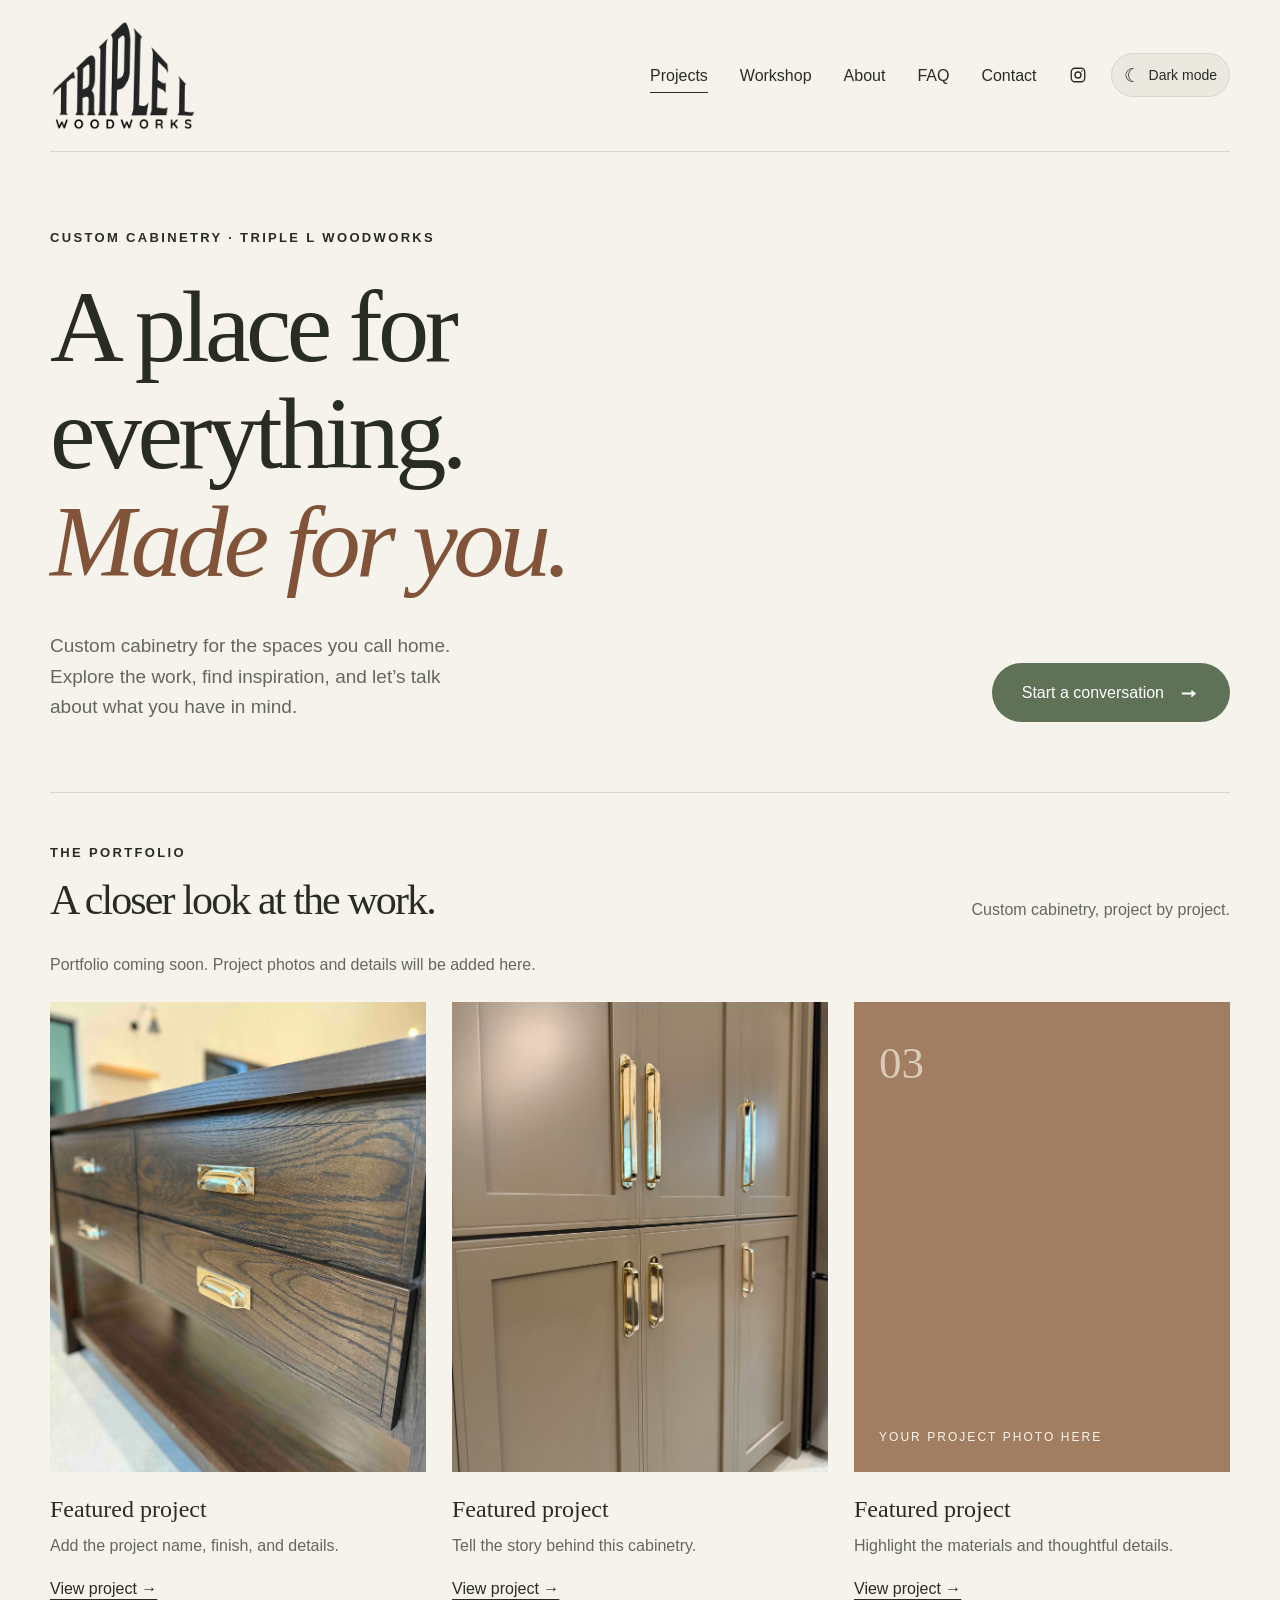
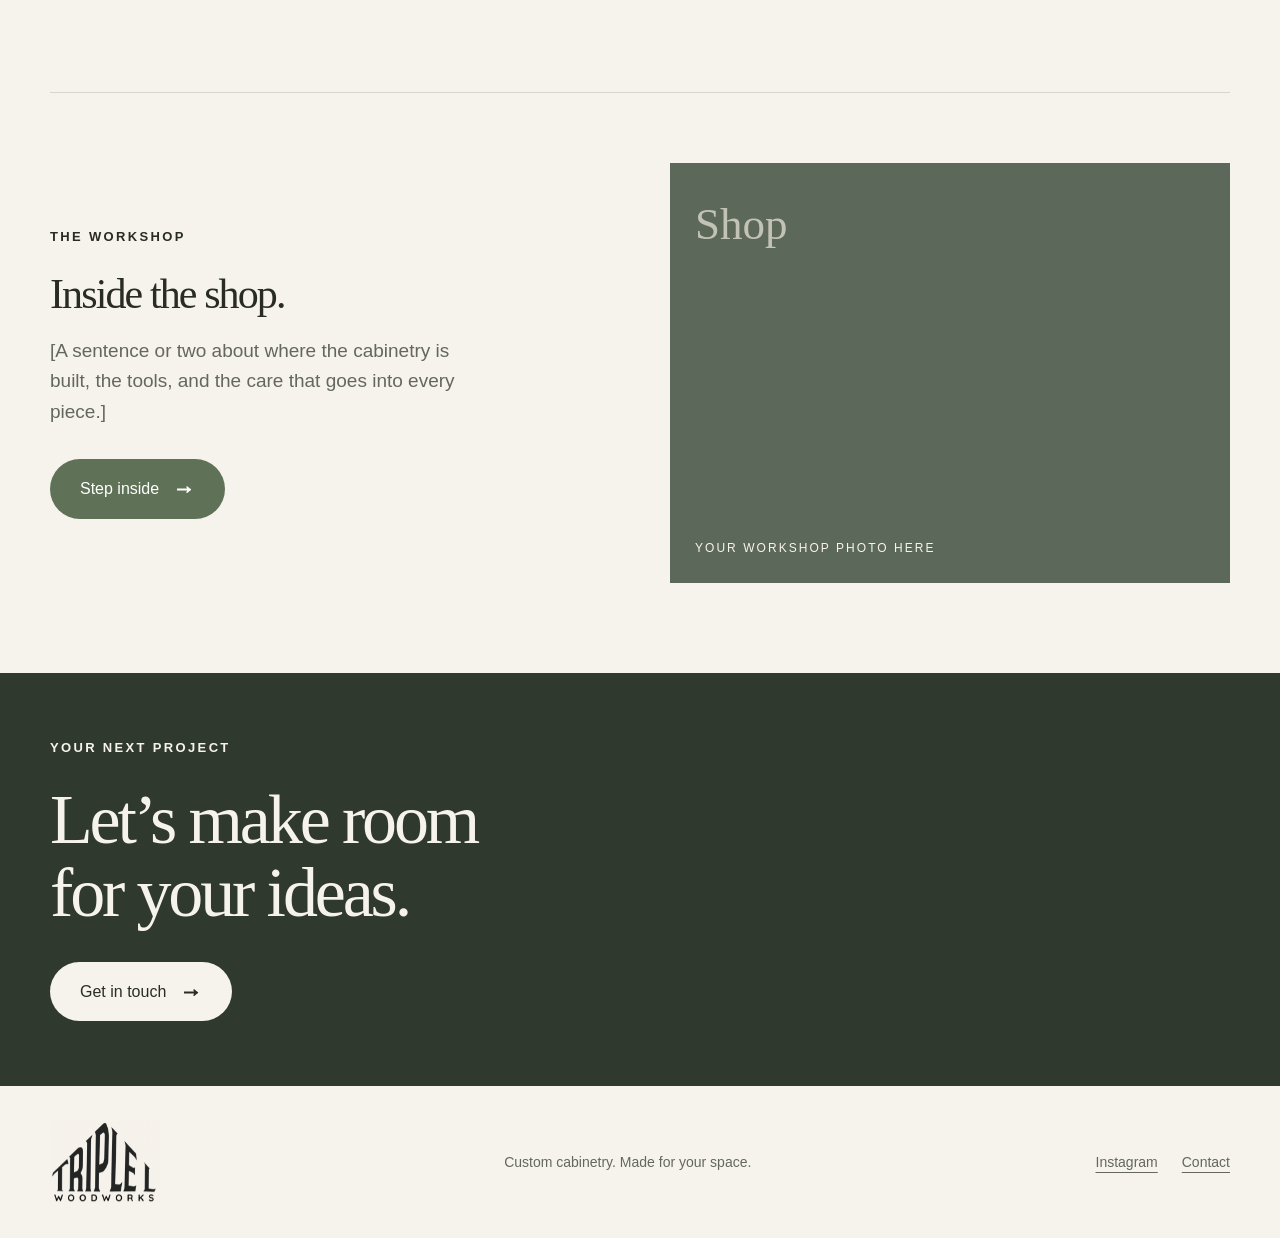
==== commit e4d85a21: "Changing button layouts and colors" ====
--- a/index.html
+++ b/index.html
@@ -18,7 +18,7 @@
     <section class="hero wrap">
       <p class="eyebrow">CUSTOM CABINETRY · TRIPLE L WOODWORKS</p>
       <h1>A place for<br>everything.<br><em>Made for you.</em></h1>
-      <div class="hero-bottom"><p>Custom cabinetry for the spaces you call home. Explore the work, find inspiration, and let’s talk about what you have in mind.</p><a class="button" href="contact.html">Start a conversation <span aria-hidden="true">↗</span></a></div>
+      <div class="hero-bottom"><p>Custom cabinetry for the spaces you call home. Explore the work, find inspiration, and let’s talk about what you have in mind.</p><a class="button" href="contact.html">Start a conversation <span aria-hidden="true">→</span></a></div>
     </section>
     <section class="projects wrap" id="projects" aria-labelledby="projects-heading">
       <div class="section-heading"><div><p class="eyebrow">THE PORTFOLIO</p><h2 id="projects-heading">A closer look at the work.</h2></div><p>Custom cabinetry, project by project.</p></div>
@@ -39,14 +39,14 @@
         <h2 id="shop-heading">Inside the shop.</h2>
         <!-- Replace this placeholder sentence with a short introduction to your workshop. -->
         <p>[A sentence or two about where the cabinetry is built, the tools, and the care that goes into every piece.]</p>
-        <a class="button" href="shop.html">Step inside <span aria-hidden="true">↗</span></a>
+        <a class="button" href="shop.html">Step inside <span aria-hidden="true">→</span></a>
       </div>
       <!-- Replace this placeholder with a photo of your workshop. Example:
       <img class="project-photo" src="assets/shop/workshop.jpg" alt="Describe the workshop shown in your photo" width="1600" height="1200" loading="lazy">
       Keep it inside the link so the photo stays clickable. -->
       <a class="shop-teaser-photo" href="shop.html" tabindex="-1" aria-hidden="true"><div class="photo-placeholder tone-two"><span>Shop</span><p>YOUR WORKSHOP PHOTO HERE</p></div></a>
     </section>
-    <section class="contact-strip"><div class="wrap"><p class="eyebrow">YOUR NEXT PROJECT</p><h2>Let’s make room<br>for your ideas.</h2><a class="button light" href="contact.html">Get in touch <span aria-hidden="true">↗</span></a></div></section>
+    <section class="contact-strip"><div class="wrap"><p class="eyebrow">YOUR NEXT PROJECT</p><h2>Let’s make room<br>for your ideas.</h2><a class="button light" href="contact.html">Get in touch <span aria-hidden="true">→</span></a></div></section>
   </main>
   <footer class="wrap"><a class="brand" href="index.html" aria-label="Triple L Woodworks home"><img class="brand-logo" src="assets/triple-l-logo.png" alt="Triple L Woodworks" width="716" height="529"></a><p>Custom cabinetry. Made for your space.</p><div class="footer-links"><a href="https://www.instagram.com/_lll_woodworks_/" target="_blank" rel="noopener">Instagram</a><a href="contact.html">Contact</a></div></footer>
 </body>
--- a/styles.css
+++ b/styles.css
@@ -49,11 +49,11 @@
 }
 
 /* Theme colors stay warm in both modes. */
-:root { color-scheme: light; --panel: #ebe8df; --accent: #81543a; --strip: #30392d; --strip-ink: #f6f3ec; }
-:root[data-theme="dark"] { color-scheme: dark; --paper: #20231e; --ink: #f0ece2; --muted: #babeb2; --wood: #dab18b; --line: #454c40; --green: #30392d; --panel: #2b3028; --accent: #dab18b; --strip: #151a14; --strip-ink: #f0ece2; }
+:root { color-scheme: light; --panel: #ebe8df; --accent: #81543a; --strip: #30392d; --strip-ink: #f6f3ec; --button: #5f7156; --button-hover: #81543a; }
+:root[data-theme="dark"] { color-scheme: dark; --paper: #20231e; --ink: #f0ece2; --muted: #babeb2; --wood: #dab18b; --line: #454c40; --green: #30392d; --panel: #2b3028; --accent: #dab18b; --strip: #151a14; --strip-ink: #f0ece2; --button: #5f7156; --button-hover: #81543a; }
 /* Device preference also works if JavaScript is unavailable. */
 @media (prefers-color-scheme: dark) {
-  :root:not([data-theme]) { color-scheme: dark; --paper: #20231e; --ink: #f0ece2; --muted: #babeb2; --wood: #dab18b; --line: #454c40; --green: #30392d; --panel: #2b3028; --accent: #dab18b; --strip: #151a14; --strip-ink: #f0ece2; }
+  :root:not([data-theme]) { color-scheme: dark; --paper: #20231e; --ink: #f0ece2; --muted: #babeb2; --wood: #dab18b; --line: #454c40; --green: #30392d; --panel: #2b3028; --accent: #dab18b; --strip: #151a14; --strip-ink: #f0ece2; --button: #5f7156; --button-hover: #81543a; }
   :root:not([data-theme]) .brand-logo { filter: invert(1); mix-blend-mode: screen; }
 }
 .site-header nav { margin-left: auto; }
@@ -65,7 +65,6 @@
 .theme-toggle:focus-visible { outline: 3px solid var(--accent); outline-offset: 4px; }
 :root[data-theme="dark"] .brand-logo { filter: invert(1); mix-blend-mode: screen; }
 .contact-strip { background: var(--strip); color: var(--strip-ink); }
-:root[data-theme="dark"] .button:not(.light):hover { background: #48543e; }
 :root[data-theme="dark"] .light { background: #f0ece2; color: #20231e; }
 :root[data-theme="dark"] .light:hover { background: #dacdb8; }
 @media (max-width: 760px) {
@@ -132,3 +131,36 @@
 nav { align-items: center; }
 .nav-social { display: inline-flex; align-items: center; }
 .nav-social svg { display: block; }
+
+/* Readability: larger type site-wide. Raises body text and the small captions, labels, and details
+   set in the sections above; headings are unchanged. */
+body { font-size: 17px; }
+nav { font-size: 16px; }
+.eyebrow { font-size: 13px; }
+.button { font-size: 16px; }
+.hero-bottom p, .faq-intro, .shop-teaser-text > p:not(.eyebrow) { font-size: 19px; }
+.section-heading > p, .editor-note, .project-caption p, .small { font-size: 16px; }
+.about-story .editor-note { font-size: 17px; }
+.text-link { font-size: 16px; }
+.photo-placeholder p { font-size: 12px; }
+.contact-details dt { font-size: 13px; }
+.contact-details dd { font-size: 17px; }
+.theme-toggle { font-size: 14px; }
+footer p, footer > a:last-child, .footer-links a { font-size: 14px; }
+@media (max-width: 760px) {
+  .site-header nav { font-size: 15px; }
+  .hero-bottom p, .faq-intro, .shop-teaser-text > p:not(.eyebrow) { font-size: 18px; }
+}
+
+/* Buttons: pill-shaped to match the theme toggle, with a little extra side padding for the curve. */
+.button { border-radius: 999px; padding-inline: 30px; }
+
+/* Button arrows: a larger straight arrow (these buttons all link within the site) that slides right on hover. */
+.button { gap: 14px; }
+.button span { font-size: 22px; line-height: 1; -webkit-text-stroke: 1px currentColor; }
+@media (hover: hover) and (pointer: fine) { .button:hover span { transform: translateX(4px); } }
+
+/* Main buttons: a lighter sage green that stands out on both the light and dark page backgrounds,
+   turning wood brown on hover. The cream .light buttons in the green contact strip are unchanged. */
+.button:not(.light) { background: var(--button); }
+.button:not(.light):hover { background: var(--button-hover); }
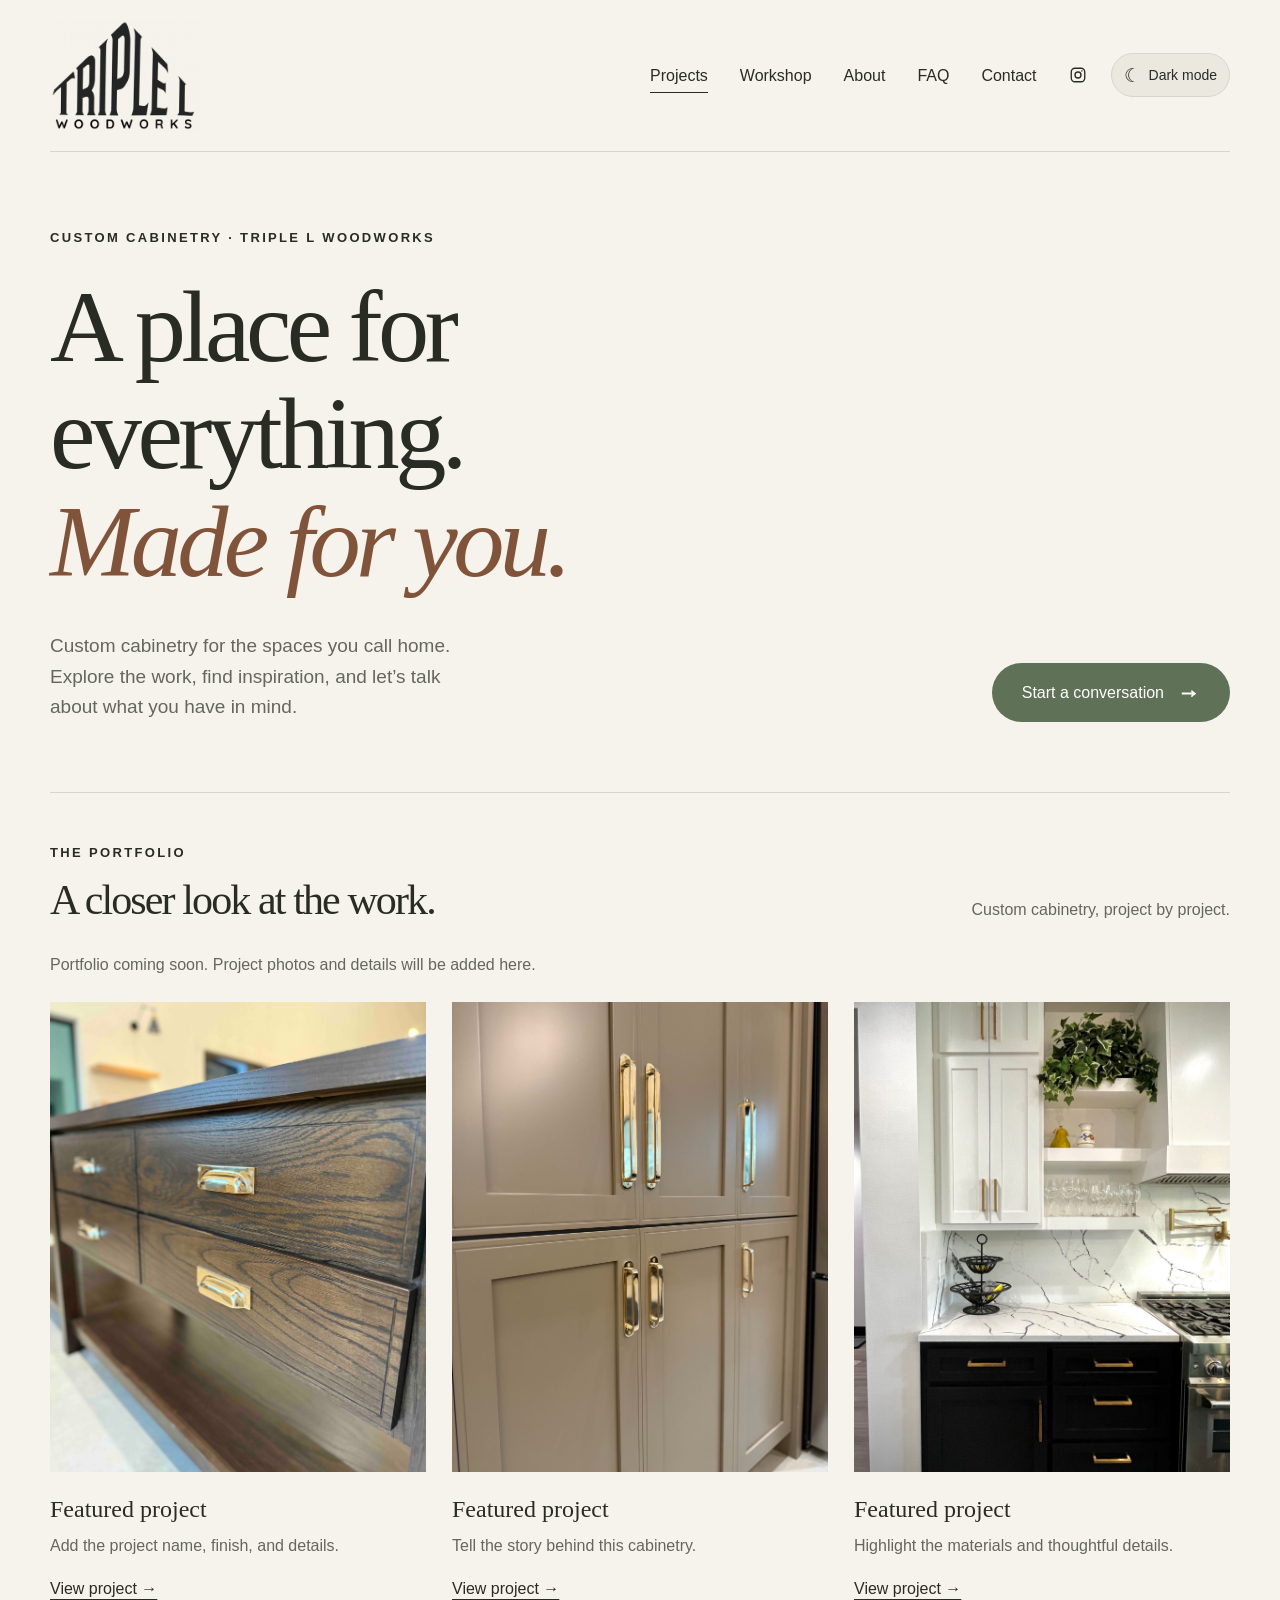
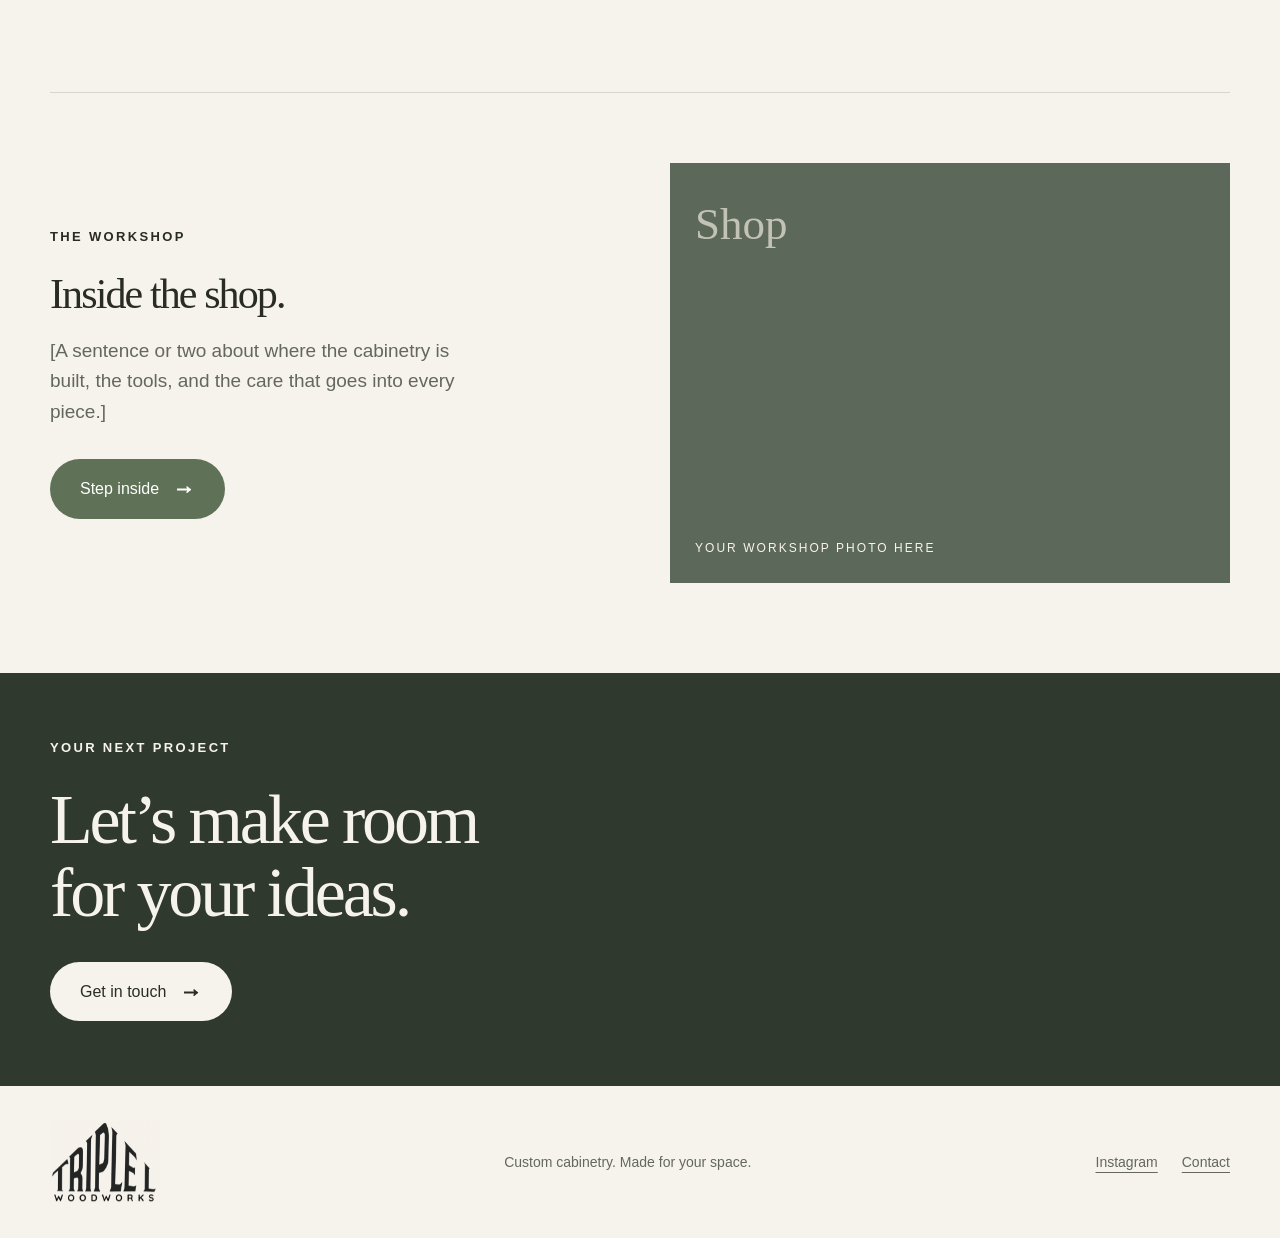
==== commit 10fc1eee: "WIP: adding photos for project 3 and adding lightbox feature for photos" ====
--- a/index.html
+++ b/index.html
@@ -30,7 +30,7 @@
         To add another project, copy an entire article here and copy a project-NN.html file to match. -->
         <article class="project"><a class="project-link" href="project-01.html"><img class="project-photo" src="assets/project-01/close-up-island-1600.jpg" alt="Close-up of a dark-stained wood kitchen island with four drawers and polished brass cup pulls" width="1600" height="2133" loading="lazy"><div class="project-caption"><h3>Featured project</h3><p>Add the project name, finish, and details.</p><span class="text-link">View project →</span></div></a></article>
         <article class="project"><a class="project-link" href="project-02.html"><img class="project-photo" src="assets/project-02/cabinets-1600.jpg" alt="Painted shaker-style cabinet doors with polished brass pulls" width="1600" height="2133" loading="lazy"><div class="project-caption"><h3>Featured project</h3><p>Tell the story behind this cabinetry.</p><span class="text-link">View project →</span></div></a></article>
-        <article class="project"><a class="project-link" href="project-03.html"><div class="photo-placeholder tone-three"><span>03</span><p>YOUR PROJECT PHOTO HERE</p></div><div class="project-caption"><h3>Featured project</h3><p>Highlight the materials and thoughtful details.</p><span class="text-link">View project →</span></div></a></article>
+        <article class="project"><a class="project-link" href="project-03.html"><img class="project-photo" src="assets/project-03/kitchen-cabinets-side-1600.jpg" alt="White shaker upper cabinets and open shelves above black lower drawers with brass pulls" width="1600" height="2284" loading="lazy"><div class="project-caption"><h3>Featured project</h3><p>Highlight the materials and thoughtful details.</p><span class="text-link">View project →</span></div></a></article>
       </div>
     </section>
     <section class="shop-teaser wrap" aria-labelledby="shop-heading">
--- a/styles.css
+++ b/styles.css
@@ -49,11 +49,11 @@
 }
 
 /* Theme colors stay warm in both modes. */
-:root { color-scheme: light; --panel: #ebe8df; --accent: #81543a; --strip: #30392d; --strip-ink: #f6f3ec; --button: #5f7156; --button-hover: #81543a; }
-:root[data-theme="dark"] { color-scheme: dark; --paper: #20231e; --ink: #f0ece2; --muted: #babeb2; --wood: #dab18b; --line: #454c40; --green: #30392d; --panel: #2b3028; --accent: #dab18b; --strip: #151a14; --strip-ink: #f0ece2; --button: #5f7156; --button-hover: #81543a; }
+:root { color-scheme: light; --panel: #ebe8df; --accent: #81543a; --strip: #30392d; --strip-ink: #f6f3ec; --button: #5f7156; --button-hover: #81543a; --lightbox-bg: rgb(17 19 15 / 94%); --lightbox-ink: #f0ece2; --lightbox-control: rgb(240 236 226 / 14%); }
+:root[data-theme="dark"] { color-scheme: dark; --paper: #20231e; --ink: #f0ece2; --muted: #babeb2; --wood: #dab18b; --line: #454c40; --green: #30392d; --panel: #2b3028; --accent: #dab18b; --strip: #151a14; --strip-ink: #f0ece2; --button: #5f7156; --button-hover: #81543a; --lightbox-bg: rgb(17 19 15 / 94%); --lightbox-ink: #f0ece2; --lightbox-control: rgb(240 236 226 / 14%); }
 /* Device preference also works if JavaScript is unavailable. */
 @media (prefers-color-scheme: dark) {
-  :root:not([data-theme]) { color-scheme: dark; --paper: #20231e; --ink: #f0ece2; --muted: #babeb2; --wood: #dab18b; --line: #454c40; --green: #30392d; --panel: #2b3028; --accent: #dab18b; --strip: #151a14; --strip-ink: #f0ece2; --button: #5f7156; --button-hover: #81543a; }
+  :root:not([data-theme]) { color-scheme: dark; --paper: #20231e; --ink: #f0ece2; --muted: #babeb2; --wood: #dab18b; --line: #454c40; --green: #30392d; --panel: #2b3028; --accent: #dab18b; --strip: #151a14; --strip-ink: #f0ece2; --button: #5f7156; --button-hover: #81543a; --lightbox-bg: rgb(17 19 15 / 94%); --lightbox-ink: #f0ece2; --lightbox-control: rgb(240 236 226 / 14%); }
   :root:not([data-theme]) .brand-logo { filter: invert(1); mix-blend-mode: screen; }
 }
 .site-header nav { margin-left: auto; }
@@ -164,3 +164,41 @@
    turning wood brown on hover. The cream .light buttons in the green contact strip are unchanged. */
 .button:not(.light) { background: var(--button); }
 .button:not(.light):hover { background: var(--button-hover); }
+
+/* Click-to-enlarge photos (lightbox.js): project and workshop photos open full-size in a modal dialog.
+   The viewer is dark in both themes so photos look the same either way; its colors match in every theme block. */
+.photo-zoom { position: relative; display: block; width: 100%; padding: 0; border: 0; background: none; color: inherit; font: inherit; cursor: zoom-in; }
+.photo-zoom:focus-visible { outline: 3px solid var(--accent); outline-offset: 4px; }
+.photo-zoom-icon { position: absolute; right: 12px; bottom: 12px; display: grid; place-items: center; width: 36px; height: 36px; border-radius: 50%; background: var(--lightbox-bg); color: var(--lightbox-ink); opacity: .75; transition: opacity 180ms ease, transform 180ms ease; }
+.photo-zoom-icon svg { display: block; }
+:root:has(.lightbox[open]) { overflow: hidden; }
+.lightbox { width: 100vw; height: 100dvh; max-width: none; max-height: none; margin: 0; padding: 72px 88px 56px; border: 0; background: var(--lightbox-bg); color: var(--lightbox-ink); }
+.lightbox[open] { display: flex; flex-direction: column; align-items: center; justify-content: center; gap: 16px; }
+.lightbox::backdrop { background: transparent; }
+.lightbox-photo { display: block; width: auto; height: auto; max-width: 100%; max-height: calc(100dvh - 170px); object-fit: contain; }
+.lightbox-count { margin: 0; font-size: 14px; letter-spacing: .12em; opacity: .75; }
+.lightbox button { position: absolute; display: grid; place-items: center; width: 48px; height: 48px; padding: 0 0 4px; border: 0; border-radius: 50%; background: var(--lightbox-control); color: var(--lightbox-ink); font: 30px/1 Arial, sans-serif; cursor: pointer; transition: background-color 180ms ease; }
+.lightbox button[hidden] { display: none; }
+.lightbox button:focus-visible { outline: 3px solid var(--lightbox-ink); outline-offset: 3px; }
+.lightbox-close { top: 16px; right: 16px; }
+.lightbox-prev, .lightbox-next { top: 50%; transform: translateY(-50%); }
+.lightbox-prev { left: 20px; }
+.lightbox-next { right: 20px; }
+@keyframes lightbox-in { from { opacity: 0; } to { opacity: 1; } }
+@media (prefers-reduced-motion: no-preference) {
+  .lightbox[open] { animation: lightbox-in 200ms ease both; }
+  .lightbox[open] .lightbox-photo { animation: entrance 280ms ease both; }
+}
+@media (hover: hover) and (pointer: fine) {
+  .photo-zoom:hover .photo-zoom-icon { opacity: 1; transform: scale(1.08); }
+  .lightbox button:hover { background: var(--button-hover); }
+}
+/* Phones: the photo uses the full width and the arrows move below it, beside the counter. */
+@media (max-width: 760px) {
+  .lightbox { padding: 64px 12px 84px; }
+  .lightbox-photo { max-height: calc(100dvh - 190px); }
+  .lightbox-prev, .lightbox-next { top: auto; bottom: 20px; transform: none; }
+  .lightbox-prev { left: calc(50% - 110px); }
+  .lightbox-next { right: calc(50% - 110px); }
+  .lightbox-count { position: absolute; bottom: 33px; }
+}
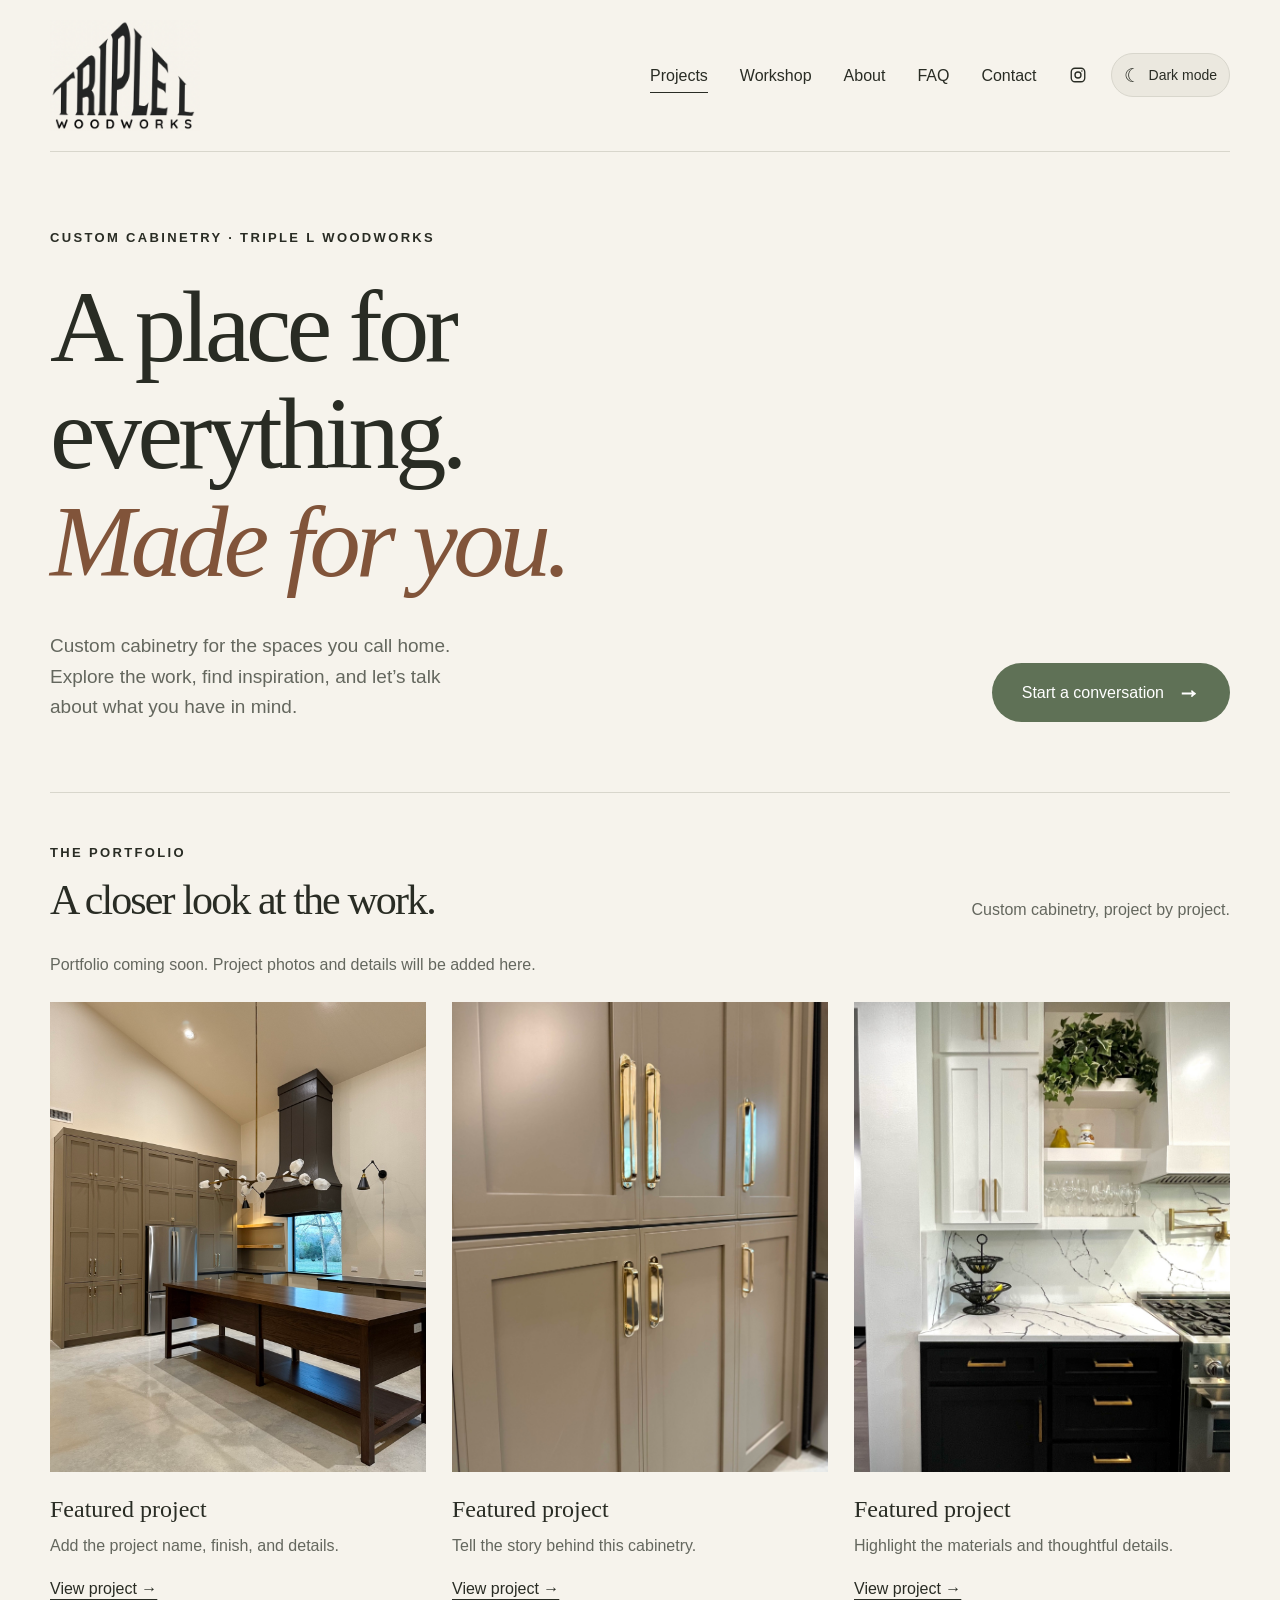
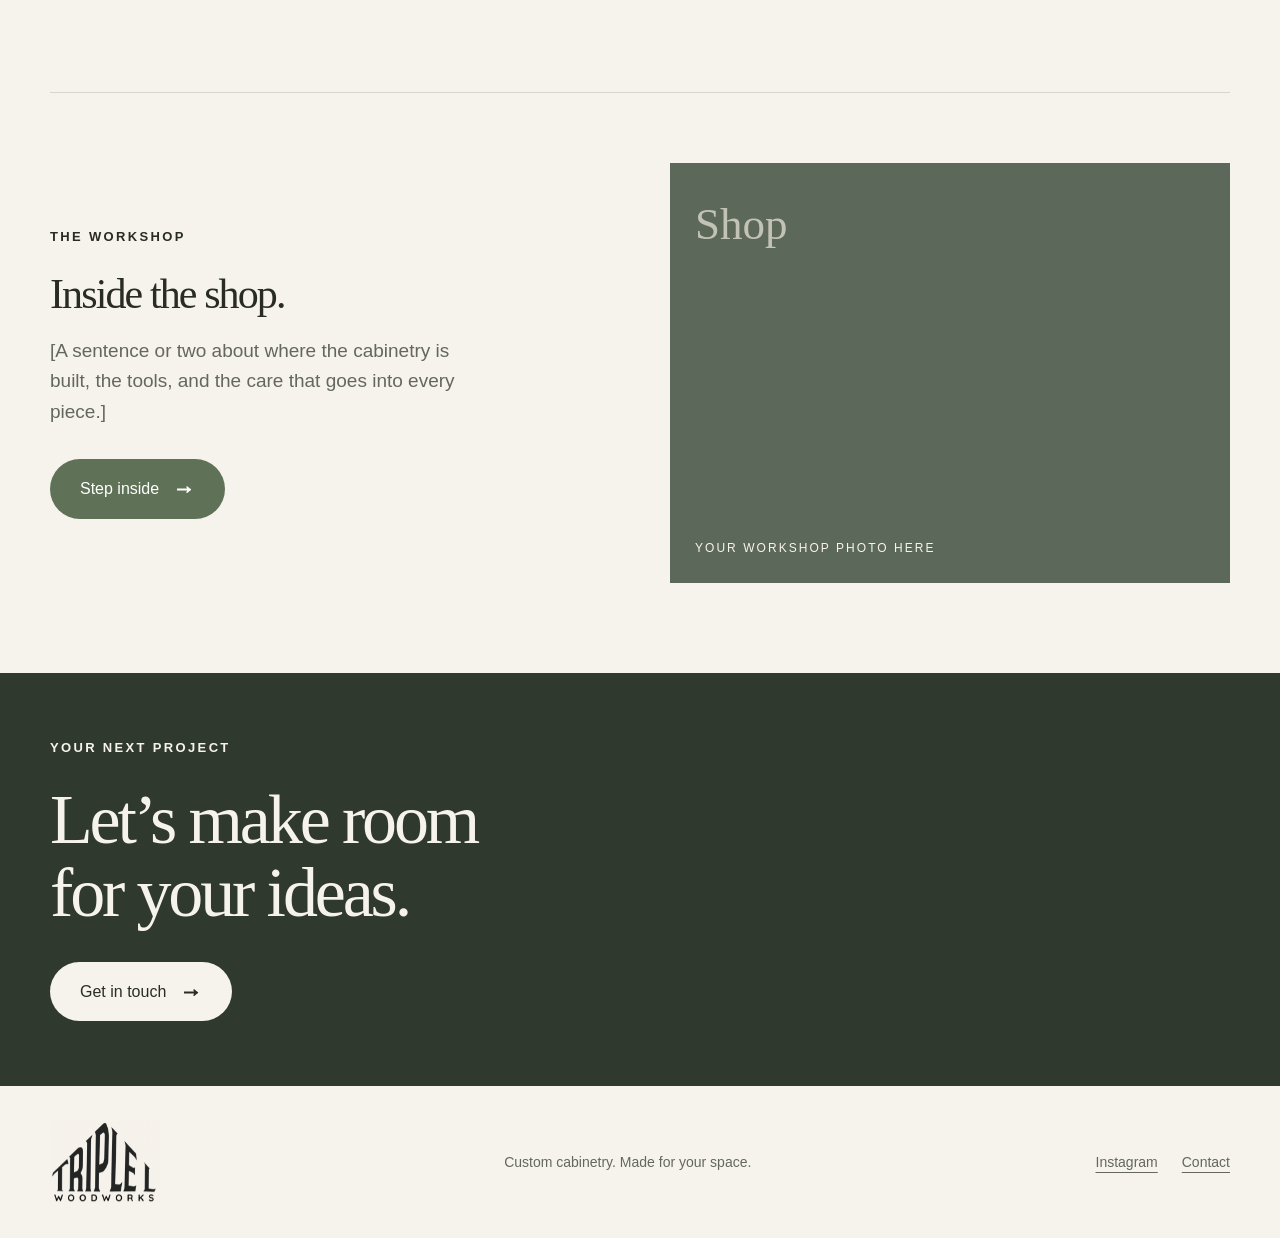
==== commit e3eafaa1: "WIP: updating project 1 with new images" ====
--- a/index.html
+++ b/index.html
@@ -28,7 +28,7 @@
         <img class="project-photo" src="assets/kitchen-01.jpg" alt="Describe the cabinetry shown in your photo" width="1200" height="900" loading="lazy">
         Then update the project title and description. Each card links to its own detail page (project-01.html, …).
         To add another project, copy an entire article here and copy a project-NN.html file to match. -->
-        <article class="project"><a class="project-link" href="project-01.html"><img class="project-photo" src="assets/project-01/close-up-island-1600.jpg" alt="Close-up of a dark-stained wood kitchen island with four drawers and polished brass cup pulls" width="1600" height="2133" loading="lazy"><div class="project-caption"><h3>Featured project</h3><p>Add the project name, finish, and details.</p><span class="text-link">View project →</span></div></a></article>
+        <article class="project"><a class="project-link" href="project-01.html"><img class="project-photo" src="assets/project-01/kitchen-overview-dark-oak-island-range-hood.jpg" alt="Kitchen with a dark-stained oak island on open legs, a tall wall of greige shaker cabinets around the refrigerator, and a dark wood range hood under a vaulted ceiling" width="1200" height="1600" loading="lazy"><div class="project-caption"><h3>Featured project</h3><p>Add the project name, finish, and details.</p><span class="text-link">View project →</span></div></a></article>
         <article class="project"><a class="project-link" href="project-02.html"><img class="project-photo" src="assets/project-02/cabinets-1600.jpg" alt="Painted shaker-style cabinet doors with polished brass pulls" width="1600" height="2133" loading="lazy"><div class="project-caption"><h3>Featured project</h3><p>Tell the story behind this cabinetry.</p><span class="text-link">View project →</span></div></a></article>
         <article class="project"><a class="project-link" href="project-03.html"><img class="project-photo" src="assets/project-03/kitchen-cabinets-side-1600.jpg" alt="White shaker upper cabinets and open shelves above black lower drawers with brass pulls" width="1600" height="2284" loading="lazy"><div class="project-caption"><h3>Featured project</h3><p>Highlight the materials and thoughtful details.</p><span class="text-link">View project →</span></div></a></article>
       </div>
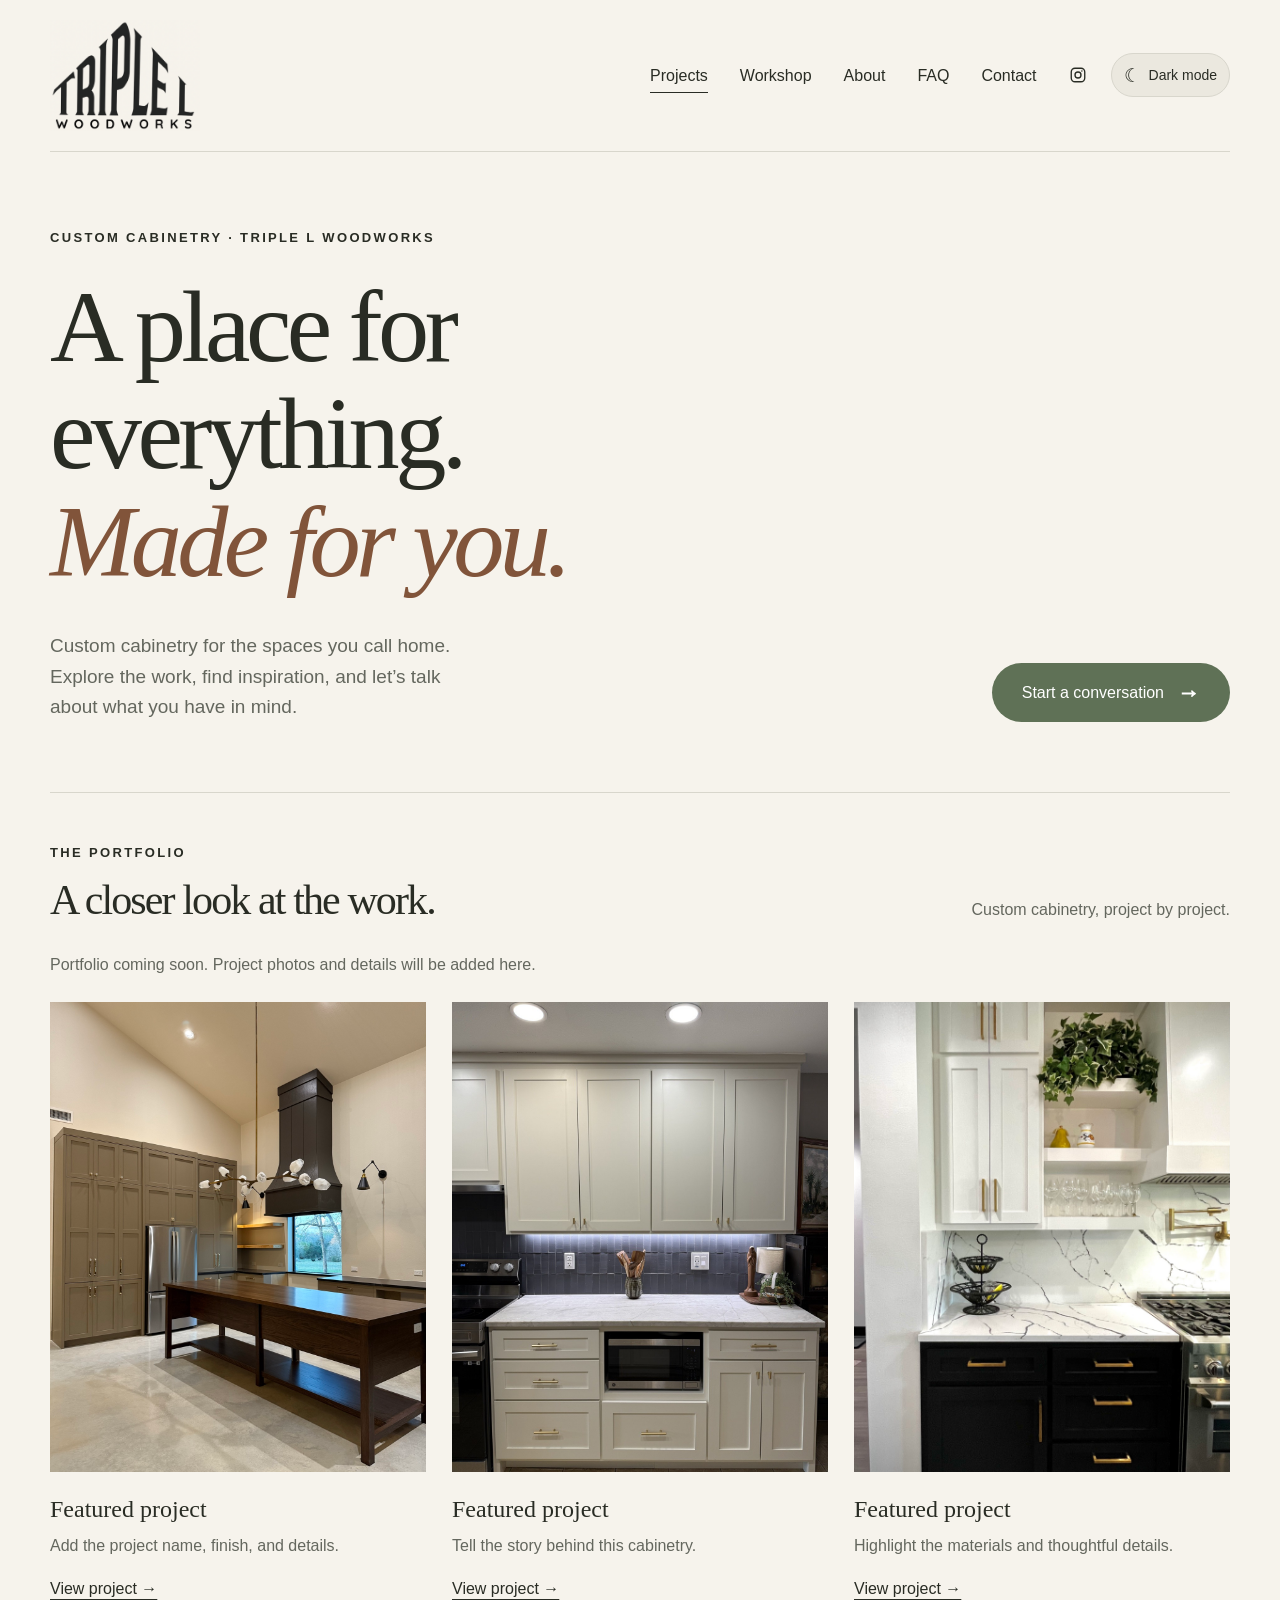
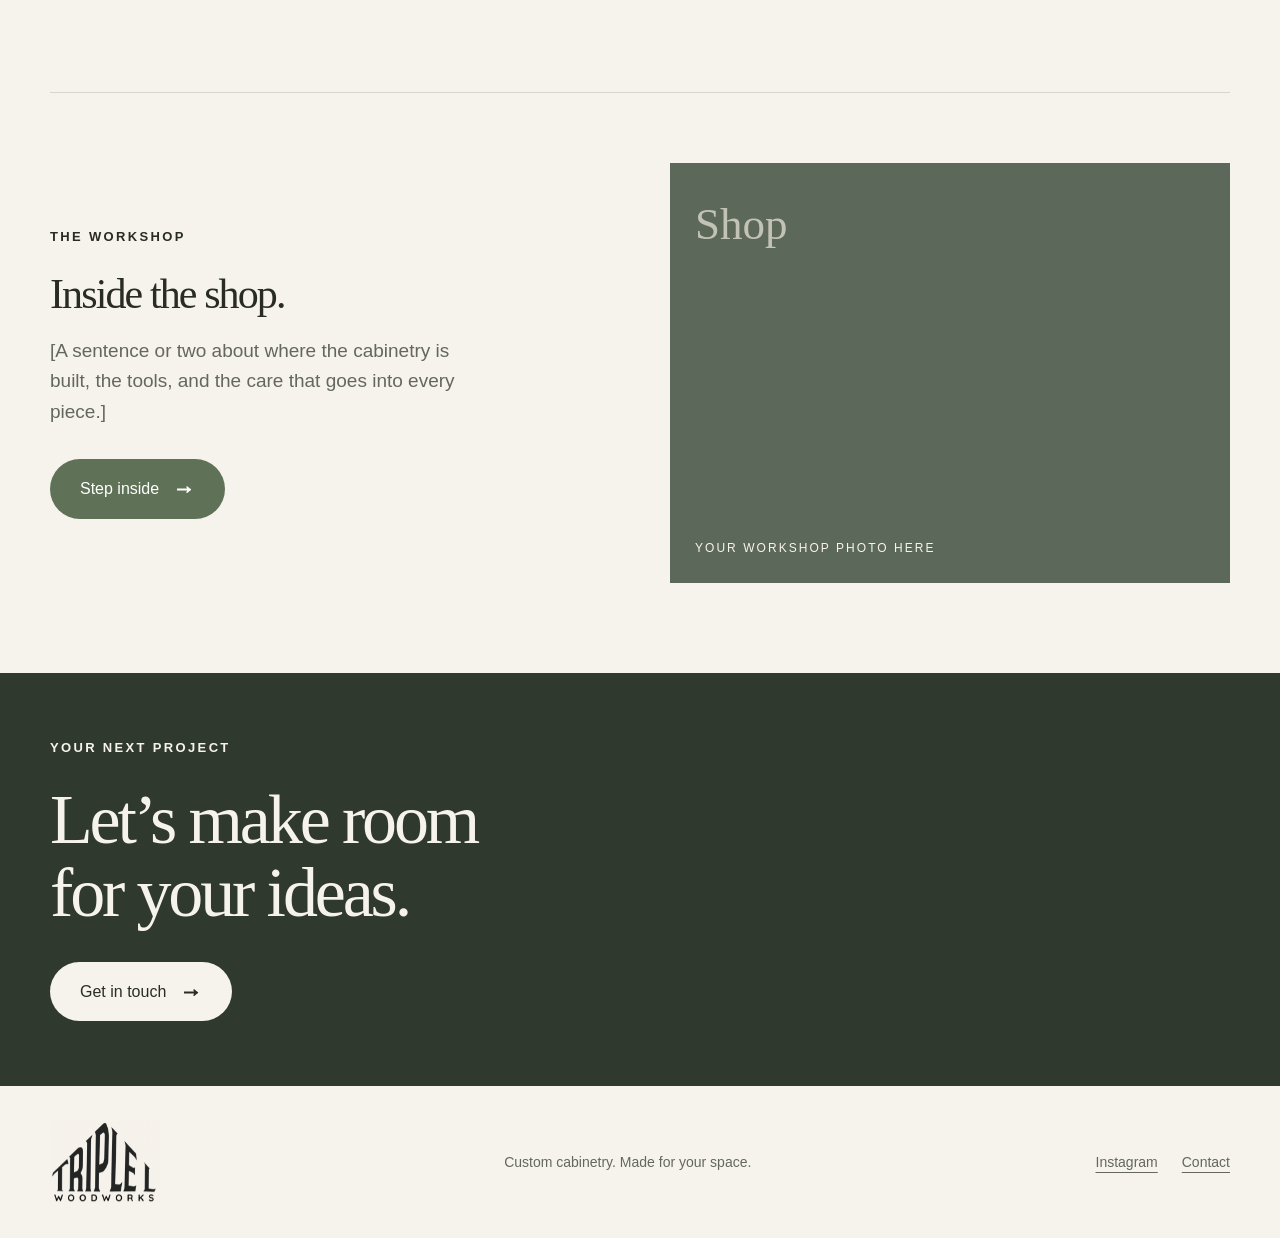
==== commit d3a23182: "WIP: updated with project 2 pics and removed location entries" ====
--- a/index.html
+++ b/index.html
@@ -29,7 +29,7 @@
         Then update the project title and description. Each card links to its own detail page (project-01.html, …).
         To add another project, copy an entire article here and copy a project-NN.html file to match. -->
         <article class="project"><a class="project-link" href="project-01.html"><img class="project-photo" src="assets/project-01/kitchen-overview-dark-oak-island-range-hood.jpg" alt="Kitchen with a dark-stained oak island on open legs, a tall wall of greige shaker cabinets around the refrigerator, and a dark wood range hood under a vaulted ceiling" width="1200" height="1600" loading="lazy"><div class="project-caption"><h3>Featured project</h3><p>Add the project name, finish, and details.</p><span class="text-link">View project →</span></div></a></article>
-        <article class="project"><a class="project-link" href="project-02.html"><img class="project-photo" src="assets/project-02/cabinets-1600.jpg" alt="Painted shaker-style cabinet doors with polished brass pulls" width="1600" height="2133" loading="lazy"><div class="project-caption"><h3>Featured project</h3><p>Tell the story behind this cabinetry.</p><span class="text-link">View project →</span></div></a></article>
+        <article class="project"><a class="project-link" href="project-02.html"><img class="project-photo" src="assets/project-02/white-shaker-kitchen-cabinets-builtin-microwave-under-cabinet-lighting.jpg" alt="White shaker kitchen cabinets with brass pulls, a built-in microwave niche, under-cabinet lighting, and a slate blue tile backsplash" width="1200" height="1600" loading="lazy"><div class="project-caption"><h3>Featured project</h3><p>Tell the story behind this cabinetry.</p><span class="text-link">View project →</span></div></a></article>
         <article class="project"><a class="project-link" href="project-03.html"><img class="project-photo" src="assets/project-03/kitchen-cabinets-side-1600.jpg" alt="White shaker upper cabinets and open shelves above black lower drawers with brass pulls" width="1600" height="2284" loading="lazy"><div class="project-caption"><h3>Featured project</h3><p>Highlight the materials and thoughtful details.</p><span class="text-link">View project →</span></div></a></article>
       </div>
     </section>
